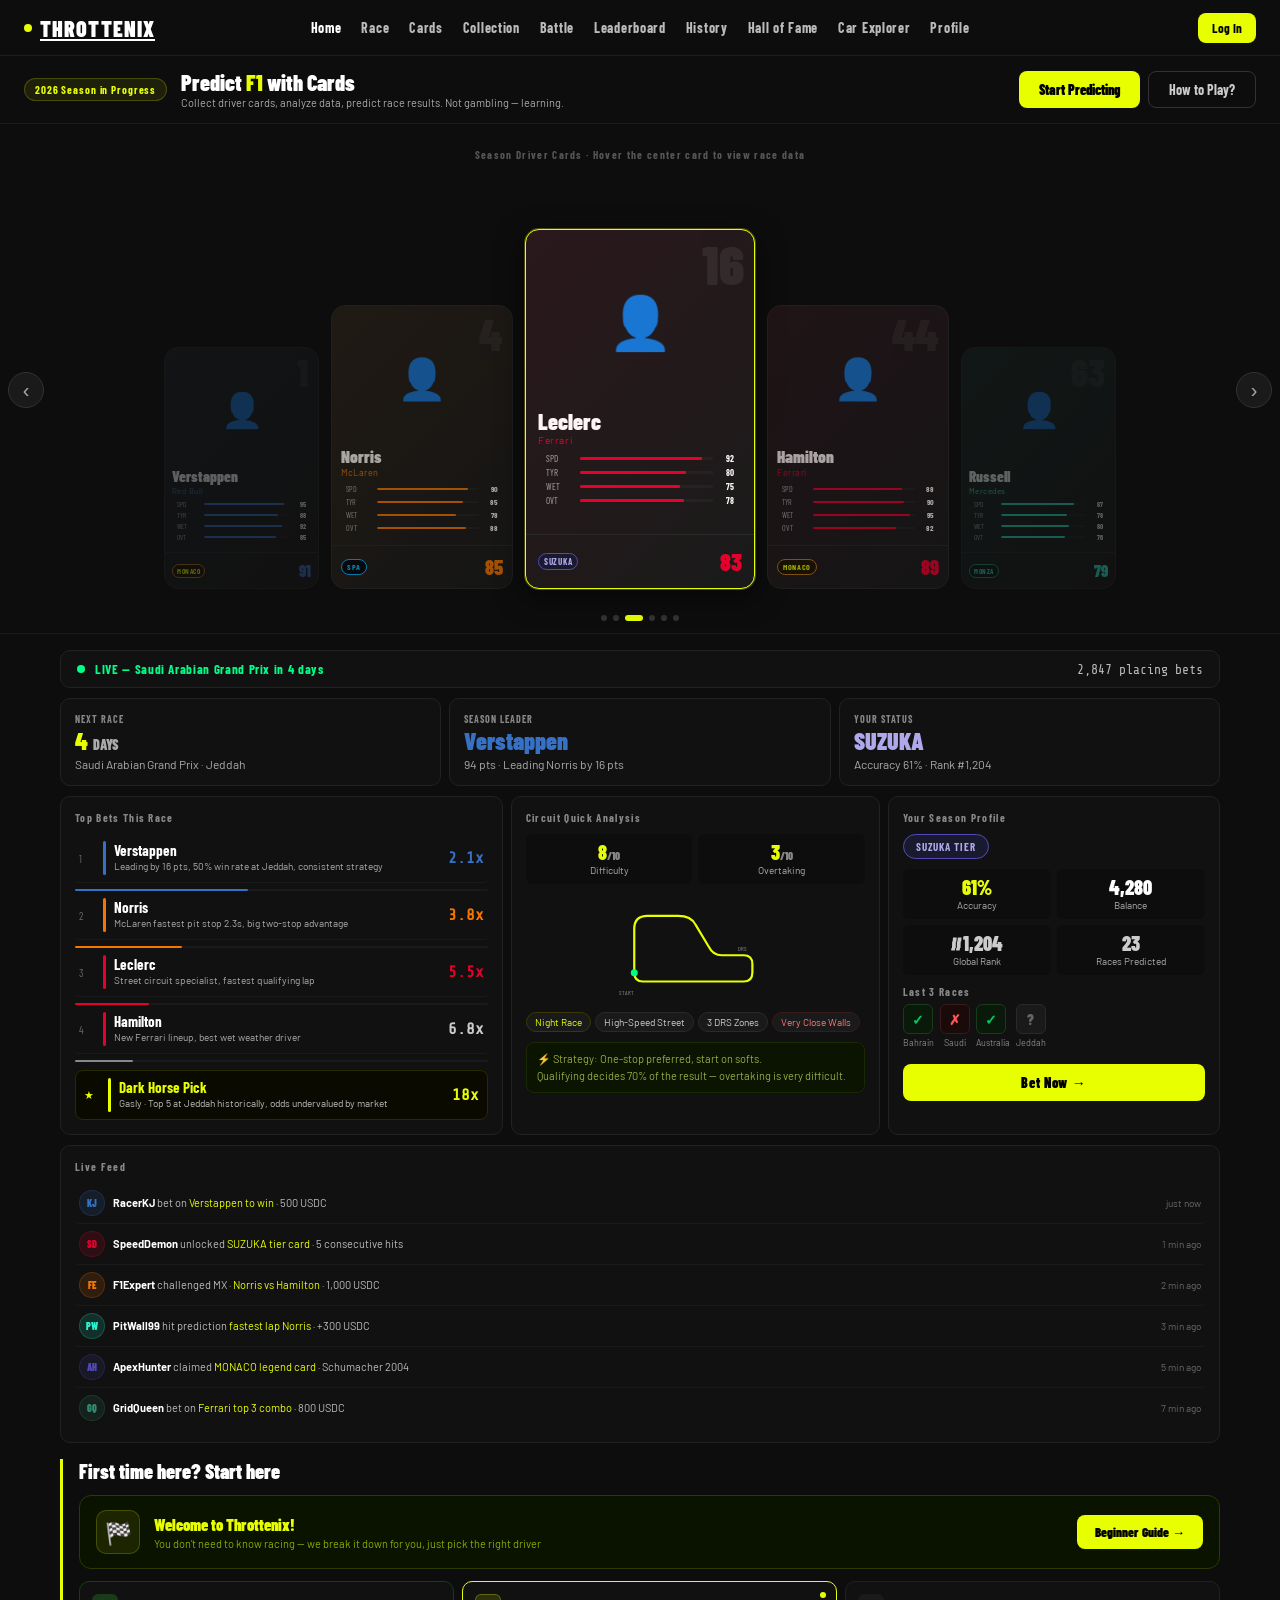
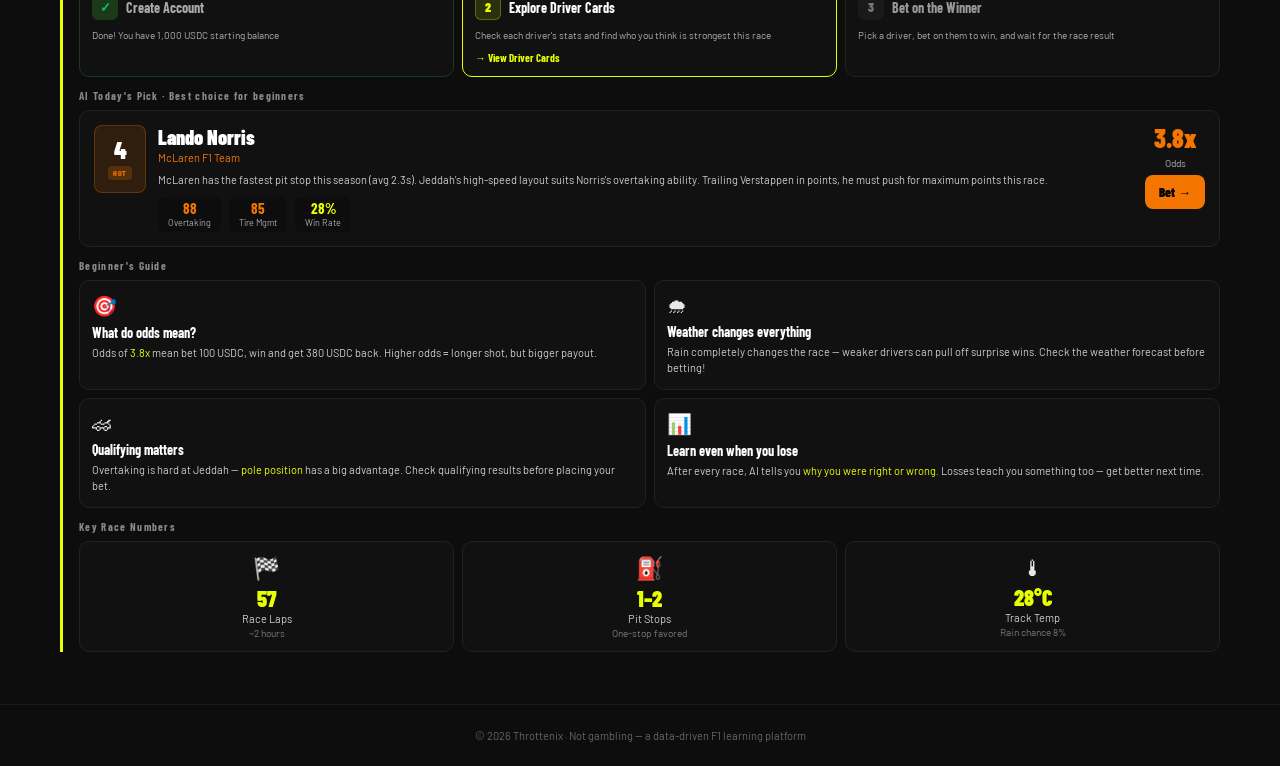
==== static/index.html @ 3a515ce5 "Redesign profile panel as full F1 member dashboard Left nav with accordion sections (F1-focused, no " ====
<!DOCTYPE html>
<html lang="en">
<head>
<meta charset="UTF-8">
<meta name="viewport" content="width=device-width, initial-scale=1.0">
<title>Throttenix — Predict F1 with Cards</title>
<link href="https://fonts.googleapis.com/css2?family=Barlow+Condensed:wght@400;700;900&family=Barlow:wght@400;500&family=Share+Tech+Mono&display=swap" rel="stylesheet">
<style>
*{box-sizing:border-box;margin:0;padding:0;}
body{background:#0d0d0d;color:#e8e8e8;font-family:'Barlow',sans-serif;min-height:100vh;}

/* NAVBAR */
nav{display:grid;grid-template-columns:1fr auto 1fr;align-items:center;height:56px;padding:0 24px;background:#0d0d0d;border-bottom:1px solid #1e1e1e;position:sticky;top:0;z-index:100;}
.nav-logo{grid-column:1;font-family:'Barlow Condensed',sans-serif;font-size:22px;font-weight:900;color:#fff;letter-spacing:0.05em;display:flex;align-items:center;gap:8px;}
.logo-dot{width:8px;height:8px;border-radius:50%;background:#e8ff00;}
.nav-links{grid-column:2;display:flex;gap:20px;}
.nav-links a{font-family:'Barlow Condensed',sans-serif;font-size:14px;font-weight:700;color:#bbb;text-decoration:none;letter-spacing:0.05em;transition:color 0.2s;}
.nav-links a:hover,.nav-links a.active{color:#fff;}
.nav-actions{grid-column:3;display:flex;gap:8px;justify-self:end;align-items:center;}
.btn-login{padding:7px 16px;border-radius:8px;border:1px solid #333;background:transparent;color:#ccc;font-family:'Barlow Condensed',sans-serif;font-size:13px;font-weight:700;cursor:pointer;}
.btn-register{padding:7px 16px;border-radius:8px;border:none;background:#e8ff00;color:#000;font-family:'Barlow Condensed',sans-serif;font-size:13px;font-weight:700;cursor:pointer;}

/* HERO - 精簡橫條 */
.hero{display:flex;align-items:center;justify-content:space-between;padding:14px 24px;border-bottom:1px solid #1a1a1a;gap:16px;flex-wrap:wrap;}
.hero-left{display:flex;align-items:center;gap:14px;flex-wrap:wrap;}
.hero-badge{padding:4px 10px;border-radius:20px;background:#e8ff0015;border:1px solid #e8ff0033;font-family:'Barlow Condensed',sans-serif;font-size:11px;font-weight:700;color:#e8ff00;letter-spacing:0.08em;white-space:nowrap;}
.hero-text h1{font-family:'Barlow Condensed',sans-serif;font-size:22px;font-weight:900;color:#fff;line-height:1.1;}
.hero-text h1 span{color:#e8ff00;}
.hero-text p{font-size:11px;color:#aaa;margin-top:2px;}
.hero-btns{display:flex;gap:8px;flex-shrink:0;}
.btn-primary{padding:9px 20px;border-radius:8px;border:none;background:#e8ff00;color:#000;font-family:'Barlow Condensed',sans-serif;font-size:14px;font-weight:900;cursor:pointer;white-space:nowrap;}
.btn-secondary{padding:9px 20px;border-radius:8px;border:1px solid #333;background:transparent;color:#ccc;font-family:'Barlow Condensed',sans-serif;font-size:14px;font-weight:700;cursor:pointer;white-space:nowrap;}

/* CAROUSEL */
.carousel-section{background:#0d0d0d;padding:24px 0 12px;border-bottom:1px solid #1a1a1a;}
.carousel-label{text-align:center;font-family:'Barlow Condensed',sans-serif;font-size:11px;font-weight:700;letter-spacing:0.12em;color:#555;margin-bottom:14px;}
.carousel-wrap{position:relative;width:100%;height:430px;display:flex;align-items:flex-end;justify-content:center;overflow:visible;padding-bottom:16px;}
.carousel-track{display:flex;align-items:flex-end;justify-content:center;gap:12px;width:100%;padding:0 48px;}
.cs{flex-shrink:0;position:relative;cursor:pointer;}
.dc{border-radius:14px;background:#1a1a1a;border:1px solid #2a2a2a;overflow:hidden;position:relative;transform-origin:bottom center;transition:width .3s cubic-bezier(.34,1.56,.64,1),height .3s cubic-bezier(.34,1.56,.64,1),transform .3s cubic-bezier(.34,1.56,.64,1),opacity .3s ease,border-color .2s,box-shadow .2s;}
.cs.hself .dc{transform:translateY(-14px) scale(1.1);border-color:#e8ff00!important;box-shadow:0 0 0 1px #e8ff0055,0 16px 36px rgba(0,0,0,.7)!important;opacity:1!important;z-index:20;}
.cs.hnear .dc{transform:translateY(-6px) scale(1.04);opacity:.9!important;}
.cs.hfar  .dc{transform:translateY(-2px) scale(1.01);opacity:.75!important;}
.dc-stripe{position:absolute;inset:0;opacity:.08;pointer-events:none;}
.dc-num{position:absolute;top:6px;right:10px;font-family:'Barlow Condensed',sans-serif;font-size:52px;font-weight:900;opacity:.07;color:#fff;line-height:1;}
.dc-art{display:flex;align-items:center;justify-content:center;position:relative;z-index:2;}
.dc-name{font-family:'Barlow Condensed',sans-serif;font-weight:900;color:#fff;line-height:1;}
.dc-team{letter-spacing:.06em;}
.ds-row{display:flex;align-items:center;gap:5px;margin-bottom:3px;}
.ds-l{font-family:'Barlow Condensed',sans-serif;color:#aaa;flex-shrink:0;}
.ds-bg{flex:1;background:#222;border-radius:1px;overflow:hidden;}
.ds-fill{height:100%;border-radius:1px;}
.ds-v{font-family:'Barlow Condensed',sans-serif;font-weight:700;color:#fff;text-align:right;}
.dc-footer{position:absolute;bottom:0;left:0;right:0;border-top:1px solid #2a2a2a;display:flex;justify-content:space-between;align-items:center;}
.dc-rarity{font-family:'Barlow Condensed',sans-serif;font-weight:700;letter-spacing:.08em;border-radius:20px;}
.dc-ovr{font-family:'Barlow Condensed',sans-serif;font-weight:900;}
.dc-hover{display:none;position:absolute;inset:0;background:rgba(6,6,12,.96);border-radius:14px;padding:14px;z-index:30;flex-direction:column;gap:4px;}
.cs.is-center:hover .dc-hover{display:flex;}
.dh-t{font-family:'Barlow Condensed',sans-serif;font-size:10px;font-weight:700;letter-spacing:.1em;color:#888;margin-bottom:2px;}
.dh-row{display:flex;justify-content:space-between;padding:3px 0;border-bottom:1px solid #1a1a28;}
.dh-row:last-of-type{border:none;}
.dh-l{font-size:10px;color:#aaa;}
.dh-v{font-family:'Barlow Condensed',sans-serif;font-size:11px;font-weight:700;color:#ccc;}
.dh-v.hi{color:#e8ff00;}
.dskill{display:inline-flex;align-items:center;gap:3px;padding:2px 7px;border-radius:20px;background:#1a1a2e;border:1px solid #2a2a3e;margin:2px 2px 0 0;}
.dsk-n{font-family:'Barlow Condensed',sans-serif;font-size:9px;color:#bbb;}
.dsk-s{font-size:9px;color:#e8ff00;}
.dbet{width:100%;padding:8px;border-radius:8px;border:none;font-family:'Barlow Condensed',sans-serif;font-size:12px;font-weight:900;cursor:pointer;margin-top:auto;letter-spacing:.05em;}
.cnav{position:absolute;top:50%;transform:translateY(-50%);width:36px;height:36px;border-radius:50%;background:#1a1a1a;border:1px solid #333;color:#aaa;font-size:20px;cursor:pointer;display:flex;align-items:center;justify-content:center;z-index:40;transition:all .2s;line-height:1;font-family:sans-serif;}
.cnav:hover{background:#2a2a2a;color:#fff;}
.cnav-l{left:8px;}
.cnav-r{right:8px;}
.cdots{display:flex;justify-content:center;gap:6px;margin-top:10px;}
.cdot{width:6px;height:6px;border-radius:50%;background:#333;cursor:pointer;transition:all .2s;}
.cdot.active{background:#e8ff00;width:18px;border-radius:3px;}

/* MAIN */
.main{max-width:1200px;margin:0 auto;padding:16px 20px;}

/* LIVE BAR */
.live-bar{display:flex;align-items:center;gap:10px;padding:10px 16px;background:#111;border-radius:10px;border:1px solid #222;margin-bottom:10px;}
.live-dot{width:8px;height:8px;border-radius:50%;background:#00ff88;animation:pulse 1.5s infinite;flex-shrink:0;}
@keyframes pulse{0%,100%{box-shadow:0 0 0 0 rgba(0,255,136,0.5)}50%{box-shadow:0 0 0 6px rgba(0,255,136,0)}}
.live-text{font-family:'Barlow Condensed',sans-serif;font-size:13px;color:#00ff88;font-weight:700;letter-spacing:0.05em;}
.live-count{font-family:'Share Tech Mono',monospace;font-size:13px;color:#bbb;margin-left:auto;}

/* TOP STATS */
.top-bar{display:grid;grid-template-columns:repeat(3,1fr);gap:8px;margin-bottom:10px;}
.top-card{background:#111;border-radius:10px;padding:14px;border:1px solid #222;}
.tc-label{font-size:10px;color:#888;letter-spacing:0.1em;font-family:'Barlow Condensed',sans-serif;font-weight:700;margin-bottom:4px;}
.tc-main{font-family:'Barlow Condensed',sans-serif;font-size:24px;font-weight:900;line-height:1;}
.tc-sub{font-size:12px;color:#aaa;margin-top:4px;}

/* MAIN GRID */
.main-grid{display:grid;grid-template-columns:1.2fr 1fr 0.9fr;gap:8px;margin-bottom:10px;}
.panel{background:#111;border-radius:10px;padding:14px;border:1px solid #222;}
.panel-title{font-family:'Barlow Condensed',sans-serif;font-size:11px;font-weight:700;letter-spacing:0.12em;color:#888;margin-bottom:10px;}

/* 熱門下注 */
.bet-row{display:flex;align-items:center;gap:8px;padding:7px 4px;border-bottom:1px solid #1a1a1a;cursor:pointer;border-radius:4px;transition:background 0.15s;}
.bet-row:hover{background:#161616;}
.bet-row:last-of-type{border:none;}
.bet-rank{font-family:'Barlow Condensed',sans-serif;font-size:11px;color:#666;width:16px;flex-shrink:0;}
.bet-color{width:3px;height:34px;border-radius:2px;flex-shrink:0;}
.bet-info{flex:1;}
.bet-name{font-family:'Barlow Condensed',sans-serif;font-size:15px;font-weight:700;color:#fff;line-height:1;}
.bet-reason{font-size:10px;color:#aaa;margin-top:2px;line-height:1.3;}
.bet-odds-num{font-family:'Share Tech Mono',monospace;font-size:16px;font-weight:700;}
.bet-bar-wrap{width:100%;height:2px;background:#1a1a1a;border-radius:1px;margin-top:6px;}
.bet-bar{height:100%;border-radius:1px;}

/* 賽道 */
.track-stats{display:grid;grid-template-columns:1fr 1fr;gap:6px;margin-bottom:10px;}
.track-stat{text-align:center;background:#0d0d0d;border-radius:6px;padding:8px;}
.ts-num{font-family:'Barlow Condensed',sans-serif;font-size:20px;font-weight:900;color:#e8ff00;line-height:1;}
.ts-label{font-size:10px;color:#aaa;margin-top:2px;}
.track-tags{display:flex;flex-wrap:wrap;gap:4px;margin-bottom:10px;}
.tag{font-size:10px;padding:3px 8px;border-radius:20px;background:#1a1a1a;color:#ccc;border:1px solid #2a2a2a;}
.tag.danger{color:#ff7777;border-color:#3a1a1a;}
.tag.highlight{color:#e8ff00;border-color:#3a3a00;}
.track-strategy{background:#0a1400;border:1px solid #1a2a00;border-radius:8px;padding:8px 10px;font-size:11px;color:#9aaa44;line-height:1.5;}

/* 戰績 */
.rank-badge{display:inline-flex;align-items:center;gap:6px;padding:5px 12px;border-radius:20px;margin-bottom:10px;background:#1a1a2e;border:1px solid #534AB7;}
.profile-stats{display:grid;grid-template-columns:1fr 1fr;gap:6px;margin-bottom:10px;}
.ps-box{background:#0d0d0d;border-radius:6px;padding:8px;text-align:center;}
.ps-num{font-family:'Barlow Condensed',sans-serif;font-size:20px;font-weight:900;line-height:1;}
.ps-label{font-size:10px;color:#aaa;margin-top:2px;}
.result-dot{width:30px;height:30px;border-radius:6px;display:flex;align-items:center;justify-content:center;font-family:'Barlow Condensed',sans-serif;font-size:14px;font-weight:900;}
.result-win{background:#0a1a0a;color:#00cc66;border:1px solid #1a3a1a;}
.result-loss{background:#1a0a0a;color:#ff5555;border:1px solid #3a1a1a;}
.result-pending{background:#1a1a1a;color:#666;border:1px solid #2a2a2a;}
.result-label{font-size:9px;color:#888;display:block;text-align:center;margin-top:3px;}
.bet-now-btn{width:100%;padding:10px;border-radius:8px;border:none;background:#e8ff00;color:#000;font-family:'Barlow Condensed',sans-serif;font-size:14px;font-weight:900;cursor:pointer;letter-spacing:0.05em;margin-top:4px;}

/* FEED */
.feed-bar{background:#111;border-radius:10px;padding:14px;border:1px solid #222;margin-bottom:16px;}
.feed-item{display:flex;align-items:center;gap:8px;padding:7px 4px;border-bottom:1px solid #1a1a1a;transition:background 0.3s;border-radius:4px;}
.feed-item:last-child{border:none;}
.feed-item.flash{background:#e8ff0008;}
.fa{width:26px;height:26px;border-radius:50%;display:flex;align-items:center;justify-content:center;font-family:'Barlow Condensed',sans-serif;font-size:10px;font-weight:900;flex-shrink:0;}
.ft{font-size:11px;color:#bbb;flex:1;line-height:1.4;}
.ft strong{color:#fff;}
.ft .hi{color:#e8ff00;}
.ftime{font-size:10px;color:#666;flex-shrink:0;}

/* NEWBIE */
.newbie-section{border-left:3px solid #e8ff00;padding-left:16px;margin-bottom:16px;}
.newbie-title{font-family:'Barlow Condensed',sans-serif;font-size:20px;font-weight:900;color:#fff;margin-bottom:12px;}
.welcome-banner{background:#0a1200;border:1px solid #2a3a00;border-radius:12px;padding:14px 16px;margin-bottom:12px;display:flex;align-items:center;gap:14px;flex-wrap:wrap;}
.wb-icon{width:44px;height:44px;border-radius:10px;background:#e8ff0015;border:1px solid #e8ff0033;display:flex;align-items:center;justify-content:center;font-size:22px;flex-shrink:0;}
.wb-text{flex:1;}
.wb-title{font-family:'Barlow Condensed',sans-serif;font-size:16px;font-weight:900;color:#e8ff00;}
.wb-sub{font-size:11px;color:#8aaa00;margin-top:3px;}
.wb-btn{padding:9px 18px;border-radius:8px;border:none;background:#e8ff00;color:#000;font-family:'Barlow Condensed',sans-serif;font-size:13px;font-weight:900;cursor:pointer;white-space:nowrap;}
.steps{display:grid;grid-template-columns:repeat(3,1fr);gap:8px;margin-bottom:12px;}
.step{background:#111;border-radius:10px;padding:12px;border:1px solid #222;position:relative;}
.step.done{border-color:#1a3a1a;}
.step.current{border-color:#e8ff00;}
.step-header{display:flex;align-items:center;gap:8px;margin-bottom:8px;}
.step-num{width:26px;height:26px;border-radius:6px;display:flex;align-items:center;justify-content:center;font-family:'Barlow Condensed',sans-serif;font-size:13px;font-weight:900;flex-shrink:0;}
.step.done .step-num{background:#1a3a1a;color:#00cc66;}
.step.current .step-num{background:#e8ff0022;color:#e8ff00;border:1px solid #e8ff0044;}
.step:not(.done):not(.current) .step-num{background:#1a1a1a;color:#777;}
.step-title{font-family:'Barlow Condensed',sans-serif;font-size:14px;font-weight:700;}
.step.done .step-title{color:#aaa;}
.step.current .step-title{color:#fff;}
.step:not(.done):not(.current) .step-title{color:#999;}
.step-desc{font-size:10px;color:#aaa;line-height:1.5;}
.step-action{margin-top:8px;font-family:'Barlow Condensed',sans-serif;font-size:11px;font-weight:700;color:#e8ff00;display:none;}
.step.current .step-action{display:block;}
.current-arrow{position:absolute;top:10px;right:10px;width:6px;height:6px;border-radius:50%;background:#e8ff00;animation:blink 1s infinite;}
@keyframes blink{0%,100%{opacity:1}50%{opacity:0.3}}
.recommend-card{background:#111;border-radius:10px;padding:14px;border:1px solid #222;display:flex;gap:12px;align-items:flex-start;cursor:pointer;transition:border-color 0.2s;margin-bottom:12px;}
.recommend-card:hover{border-color:#444;}
.rc-badge{flex-shrink:0;width:52px;height:68px;border-radius:8px;display:flex;flex-direction:column;align-items:center;justify-content:center;gap:4px;}
.rc-num{font-family:'Barlow Condensed',sans-serif;font-size:24px;font-weight:900;color:#fff;line-height:1;}
.rc-tag{font-family:'Barlow Condensed',sans-serif;font-size:8px;font-weight:700;letter-spacing:0.08em;padding:2px 5px;border-radius:4px;}
.rc-info{flex:1;}
.rc-name{font-family:'Barlow Condensed',sans-serif;font-size:20px;font-weight:900;color:#fff;}
.rc-team{font-size:11px;margin-top:2px;margin-bottom:8px;}
.rc-reason{font-size:11px;color:#ccc;line-height:1.5;margin-bottom:8px;}
.rc-stats{display:flex;gap:8px;}
.rc-stat{background:#0d0d0d;border-radius:6px;padding:4px 10px;text-align:center;}
.rc-stat-num{font-family:'Barlow Condensed',sans-serif;font-size:15px;font-weight:700;line-height:1;}
.rc-stat-label{font-size:9px;color:#aaa;margin-top:1px;}
.rc-bet{flex-shrink:0;display:flex;flex-direction:column;align-items:center;gap:6px;}
.rc-odds{font-family:'Barlow Condensed',sans-serif;font-size:26px;font-weight:900;line-height:1;}
.rc-odds-label{font-size:10px;color:#aaa;}
.rc-bet-btn{padding:9px 14px;border-radius:8px;border:none;font-family:'Barlow Condensed',sans-serif;font-size:13px;font-weight:900;cursor:pointer;}
.tips{display:grid;grid-template-columns:repeat(2,1fr);gap:8px;margin-bottom:12px;}
.tip-card{background:#111;border-radius:10px;padding:12px;border:1px solid #222;}
.tip-icon{font-size:20px;margin-bottom:6px;display:block;}
.tip-title{font-family:'Barlow Condensed',sans-serif;font-size:14px;font-weight:700;color:#fff;margin-bottom:4px;}
.tip-desc{font-size:11px;color:#ccc;line-height:1.5;}
.tip-hi{color:#e8ff00;}
.simple-stats{display:grid;grid-template-columns:repeat(3,1fr);gap:8px;}
.ss-card{background:#111;border-radius:10px;padding:12px;border:1px solid #222;text-align:center;}
.ss-emoji{font-size:22px;display:block;margin-bottom:6px;}
.ss-num{font-family:'Barlow Condensed',sans-serif;font-size:22px;font-weight:900;color:#e8ff00;line-height:1;}
.ss-label{font-size:11px;color:#ccc;margin-top:3px;}
.ss-sub{font-size:10px;color:#777;margin-top:2px;}

footer{text-align:center;padding:24px;border-top:1px solid #1a1a1a;font-size:11px;color:#666;margin-top:20px;}

/* MODAL */
.modal-overlay{position:fixed;inset:0;z-index:200;background:rgba(0,0,0,0.82);backdrop-filter:blur(6px);display:none;align-items:center;justify-content:center;}
.modal-overlay.active{display:flex;}
.modal{background:#141414;border:1px solid #2a2a2a;border-radius:14px;padding:32px;max-width:420px;width:90%;position:relative;}
.modal::before{content:'';position:absolute;top:0;left:0;right:0;height:2px;background:#e8ff00;border-radius:14px 14px 0 0;}
.modal h2{margin-bottom:20px;text-align:center;font-family:'Barlow Condensed',sans-serif;font-size:16px;font-weight:700;text-transform:uppercase;letter-spacing:.1em;color:#fff;}
.modal .form-group{margin-bottom:14px;}
.modal label{display:block;margin-bottom:5px;color:#888;font-size:11px;font-weight:700;font-family:'Barlow Condensed',sans-serif;text-transform:uppercase;letter-spacing:.06em;}
.modal input{width:100%;padding:10px 14px;background:#0d0d0d;border:1px solid #2a2a2a;border-radius:8px;color:#eee;font-size:14px;font-family:'Barlow',sans-serif;}
.modal input:focus{outline:none;border-color:#e8ff0066;box-shadow:0 0 8px rgba(232,255,0,.1);}
.modal .form-actions{display:flex;gap:10px;margin-top:20px;}
.modal .form-actions .btn{flex:1;}
.modal .error-msg{color:#ff4444;font-size:12px;margin-top:6px;}
.modal .switch-link{text-align:center;margin-top:14px;font-size:12px;color:#666;}
.modal .switch-link a{color:#e8ff00;}
.btn{padding:10px 18px;border-radius:8px;font-family:'Barlow Condensed',sans-serif;font-size:14px;font-weight:700;cursor:pointer;border:none;transition:.2s;}
.btn-sm{padding:7px 14px;font-size:13px;}
.btn-gold{background:#e8ff00;color:#000;}
.btn-gold:hover{background:#d4e800;}
.btn-outline{background:transparent;border:1px solid #333;color:#ccc;}
.btn-outline:hover{border-color:#555;color:#fff;}
.nav-coins{font-family:'Share Tech Mono',monospace;font-size:12px;color:#e8ff00;padding:4px 8px;background:#e8ff0010;border:1px solid #e8ff0025;border-radius:5px;}
.nav-user-btn{background:rgba(232,255,0,.08);border:1px solid rgba(232,255,0,.2);color:#e8ff00;font-size:13px;font-weight:600;padding:6px 12px;border-radius:6px;cursor:pointer;transition:all .2s;white-space:nowrap;}
.nav-user-btn:hover{background:rgba(232,255,0,.15);border-color:rgba(232,255,0,.4);}
#pd-overlay{position:fixed;inset:0;z-index:500;background:rgba(0,0,0,.75);backdrop-filter:blur(4px);display:flex;align-items:center;justify-content:center;}
.pd-panel{display:grid;grid-template-columns:220px 1fr;width:min(900px,95vw);height:min(620px,90vh);background:#0f0f1a;border:1px solid rgba(232,255,0,.15);border-radius:14px;overflow:hidden;box-shadow:0 20px 60px rgba(0,0,0,.8);}
.pd-nav{background:#0a0a14;border-right:1px solid rgba(255,255,255,.07);display:flex;flex-direction:column;overflow-y:auto;}
.pd-user-head{display:flex;align-items:center;gap:10px;padding:16px 14px 12px;border-bottom:1px solid rgba(255,255,255,.06);position:relative;}
.pd-avatar{width:38px;height:38px;border-radius:50%;background:#e8ff00;color:#000;font-size:16px;font-weight:900;font-family:'Share Tech Mono',monospace;display:flex;align-items:center;justify-content:center;flex-shrink:0;}
.pd-uname{font-size:13px;font-weight:700;color:#fff;}.pd-utag{font-size:10px;color:#555;margin-top:1px;}
.pd-close{position:absolute;right:10px;top:10px;background:none;border:none;color:#555;font-size:16px;cursor:pointer;line-height:1;padding:4px;}
.pd-close:hover{color:#fff;}
.pd-balance-box{padding:12px 14px;border-bottom:1px solid rgba(255,255,255,.06);background:#060610;}
.pd-bal-lbl{font-size:9px;color:#555;text-transform:uppercase;letter-spacing:.08em;margin-bottom:3px;}
.pd-bal-amt{font-family:'Share Tech Mono',monospace;font-size:16px;color:#e8ff00;font-weight:700;}
.pd-menu{flex:1;padding:8px 0;}
.pd-menu-label{padding:10px 14px 4px;font-size:10px;color:#555;text-transform:uppercase;letter-spacing:.08em;font-weight:700;}
.pd-menu-item{display:flex;align-items:center;padding:9px 14px;font-size:13px;color:#999;cursor:pointer;transition:all .15s;border-left:2px solid transparent;}
.pd-menu-item:hover{background:rgba(255,255,255,.04);color:#eee;}
.pd-menu-item.active{color:#e8ff00;background:rgba(232,255,0,.07);border-left-color:#e8ff00;}
.pd-menu-item.pd-sub{padding-left:24px;font-size:12px;}
.pd-logout-btn{margin:8px;padding:9px 14px;background:none;border:1px solid rgba(255,50,50,.25);border-radius:6px;color:#ff5555;font-size:12px;cursor:pointer;transition:.15s;}
.pd-logout-btn:hover{background:rgba(255,50,50,.1);}
.pd-content{padding:24px;overflow-y:auto;background:#0f0f1a;}
.pd-section-title{font-family:'Share Tech Mono',monospace;font-size:11px;text-transform:uppercase;letter-spacing:.12em;color:#666;margin-bottom:16px;display:flex;align-items:center;gap:8px;}
.pd-count{color:#444;font-size:10px;}.pd-loading,.pd-empty,.pd-err{color:#555;font-size:13px;text-align:center;padding:40px 0;}.pd-err{color:#ff5555;}
.pd-stat-grid{display:grid;grid-template-columns:repeat(2,1fr);gap:10px;margin-bottom:16px;}
.pd-stat{background:#171728;border:1px solid rgba(255,255,255,.07);border-radius:8px;padding:14px;}
.pd-stat-v{font-family:'Share Tech Mono',monospace;font-size:22px;color:#e8ff00;margin-bottom:4px;}.pd-stat-l{font-size:11px;color:#666;}
.pd-level-row{display:flex;align-items:center;gap:10px;margin-bottom:18px;}
.pd-level-badge{padding:3px 10px;border-radius:20px;font-size:11px;font-weight:700;font-family:'Share Tech Mono',monospace;text-transform:uppercase;letter-spacing:.06em;}
.level-monaco{background:#ffd70020;color:#ffd700;border:1px solid #ffd70040;}.level-spa{background:#00D2BE20;color:#00D2BE;border:1px solid #00D2BE40;}
.level-suzuka{background:#E1060020;color:#E10600;border:1px solid #E1060040;}.level-monza{background:#00b0ff20;color:#00b0ff;border:1px solid #00b0ff40;}
.level-silverstone{background:#ffffff15;color:#bbb;border:1px solid #ffffff25;}
.pd-quick-links{display:flex;gap:10px;flex-wrap:wrap;}
.pd-qlink{padding:9px 16px;border-radius:8px;background:#171728;border:1px solid rgba(255,255,255,.08);color:#ccc;text-decoration:none;font-size:13px;transition:.15s;}
.pd-qlink:hover{border-color:#e8ff0044;color:#e8ff00;}
.pd-qlink-big{display:block;padding:14px 18px;border-radius:10px;background:#171728;border:1px solid rgba(255,255,255,.08);color:#ccc;text-decoration:none;font-size:14px;transition:.15s;margin-bottom:8px;}
.pd-qlink-big:hover{border-color:#e8ff0044;color:#e8ff00;}
.pd-table-wrap{overflow-x:auto;margin-top:4px;}
.pd-table{width:100%;border-collapse:collapse;font-size:12px;}
.pd-table th{padding:8px 10px;text-align:left;color:#666;font-size:10px;text-transform:uppercase;letter-spacing:.06em;border-bottom:1px solid rgba(255,255,255,.07);white-space:nowrap;}
.pd-table td{padding:9px 10px;border-bottom:1px solid rgba(255,255,255,.04);vertical-align:middle;}
.pd-table tr:hover td{background:rgba(255,255,255,.02);}
.pd-table tr.pd-me td{background:rgba(232,255,0,.04);}
.pd-driver{color:#e8ff00;font-weight:600;}
.pd-bet-type{background:#1a1a2a;border:1px solid #2a2a3a;border-radius:4px;padding:2px 7px;color:#aaa;font-size:11px;}
.pd-date{color:#666;font-size:11px;white-space:nowrap;}.pd-num{font-family:'Share Tech Mono',monospace;font-size:12px;white-space:nowrap;}
.pd-td-race{max-width:120px;overflow:hidden;text-overflow:ellipsis;white-space:nowrap;color:#ccc;}
.pd-result.won{color:#00D2BE;font-weight:700;}.pd-result.lost{color:#E10600;font-weight:700;}.pd-result.pending{color:#888;}
.pos{color:#00D2BE;}.neg{color:#E10600;}
.pd-dist-wrap{display:flex;align-items:flex-start;gap:24px;}.pd-donut-wrap{flex-shrink:0;width:160px;}.pd-donut{width:100%;}
.pd-donut-lbl1{fill:#666;font-size:9px;font-family:'Share Tech Mono',monospace;}.pd-donut-lbl2{fill:#e8ff00;font-size:11px;font-family:'Share Tech Mono',monospace;font-weight:700;}
.pd-dist-legend{flex:1;display:flex;flex-direction:column;gap:6px;}.pd-legend-row{display:flex;align-items:center;gap:8px;font-size:12px;}
.pd-legend-dot{width:10px;height:10px;border-radius:50%;flex-shrink:0;}.pd-legend-name{flex:1;color:#ccc;}.pd-legend-pct{color:#888;width:38px;text-align:right;}.pd-legend-amt{font-family:'Share Tech Mono',monospace;color:#e8ff00;width:80px;text-align:right;}
.pd-pnl-summary{display:flex;gap:10px;margin-bottom:16px;}.pd-chart-wrap{background:#0a0a14;border-radius:8px;padding:8px;}.pd-line-chart{width:100%;}
</style>
</head>
<body>

<!-- NAVBAR -->
<nav>
  <a href="/" class="nav-logo"><div class="logo-dot"></div>THROTTENIX</a>
  <div class="nav-links">
    <a href="/" class="active">Home</a>
    <a href="/race">Race</a>
    <a href="/cards">Cards</a>
    <a href="/collection">Collection</a>
    <a href="/battle">Battle</a>
    <a href="/leaderboard">Leaderboard</a>
    <a href="/history">History</a>
    <a href="/halloffame">Hall of Fame</a>
    <a href="/car-explorer">Car Explorer</a>
    <a href="/profile">Profile</a>
  </div>
  <div class="nav-actions" id="nav-auth">
    <button class="btn-login" onclick="showModal('login')">Log In</button>
    <button class="btn-register" onclick="showModal('login')">Sign Up</button>
  </div>
</nav>

<!-- AUTH MODAL (managed by app.js) -->
<div class="modal-overlay" id="modal-overlay"><div class="modal" id="auth-modal"></div></div>

<!-- HERO -->
<div class="hero">
  <div class="hero-left">
    <div class="hero-badge">2026 Season in Progress</div>
    <div class="hero-text">
      <h1>Predict <span>F1</span> with Cards</h1>
      <p>Collect driver cards, analyze data, predict race results. Not gambling — learning.</p>
    </div>
  </div>
  <div class="hero-btns">
    <button class="btn-primary" onclick="user ? location.href='/race' : showModal('login')">Start Predicting</button>
    <button class="btn-secondary" onclick="document.querySelector('.newbie-section').scrollIntoView({behavior:'smooth'})">How to Play?</button>
  </div>
</div>

<!-- Card Carousel -->
<section class="carousel-section">
  <div class="carousel-label">Season Driver Cards · Hover the center card to view race data</div>
  <div class="carousel-wrap">
    <button class="cnav cnav-l" id="c-nav-l">&#8249;</button>
    <div class="carousel-track" id="c-track"></div>
    <button class="cnav cnav-r" id="c-nav-r">&#8250;</button>
  </div>
  <div class="cdots" id="c-dots"></div>
</section>

<!-- MAIN DASHBOARD -->
<div class="main">

  <div class="live-bar">
    <div class="live-dot"></div>
    <span class="live-text">LIVE — Saudi Arabian Grand Prix in 4 days</span>
    <span class="live-count" id="liveCount">2,847 placing bets</span>
  </div>

  <div class="top-bar">
    <div class="top-card">
      <div class="tc-label">NEXT RACE</div>
      <div class="tc-main" style="color:#e8ff00">4 <span style="font-size:14px;color:#aaa">DAYS</span></div>
      <div class="tc-sub">Saudi Arabian Grand Prix · Jeddah</div>
    </div>
    <div class="top-card">
      <div class="tc-label">SEASON LEADER</div>
      <div class="tc-main" style="color:#3671C6">Verstappen</div>
      <div class="tc-sub">94 pts · Leading Norris by 16 pts</div>
    </div>
    <div class="top-card">
      <div class="tc-label">YOUR STATUS</div>
      <div class="tc-main" style="color:#AFA9EC">SUZUKA</div>
      <div class="tc-sub">Accuracy 61% · Rank #1,204</div>
    </div>
  </div>

  <div class="main-grid">
    <!-- Hot Bets -->
    <div class="panel">
      <div class="panel-title">Top Bets This Race</div>
      <div class="bet-row">
        <span class="bet-rank">1</span>
        <div class="bet-color" style="background:#3671C6"></div>
        <div class="bet-info">
          <div class="bet-name">Verstappen</div>
          <div class="bet-reason">Leading by 16 pts, 50% win rate at Jeddah, consistent strategy</div>
        </div>
        <div class="bet-odds-num" style="color:#3671C6">2.1x</div>
      </div>
      <div class="bet-bar-wrap"><div class="bet-bar" style="width:42%;background:#3671C6"></div></div>
      <div class="bet-row">
        <span class="bet-rank">2</span>
        <div class="bet-color" style="background:#F47600"></div>
        <div class="bet-info">
          <div class="bet-name">Norris</div>
          <div class="bet-reason">McLaren fastest pit stop 2.3s, big two-stop advantage</div>
        </div>
        <div class="bet-odds-num" style="color:#F47600">3.8x</div>
      </div>
      <div class="bet-bar-wrap"><div class="bet-bar" style="width:26%;background:#F47600"></div></div>
      <div class="bet-row">
        <span class="bet-rank">3</span>
        <div class="bet-color" style="background:#E8002D"></div>
        <div class="bet-info">
          <div class="bet-name">Leclerc</div>
          <div class="bet-reason">Street circuit specialist, fastest qualifying lap</div>
        </div>
        <div class="bet-odds-num" style="color:#E8002D">5.5x</div>
      </div>
      <div class="bet-bar-wrap"><div class="bet-bar" style="width:18%;background:#E8002D"></div></div>
      <div class="bet-row">
        <span class="bet-rank">4</span>
        <div class="bet-color" style="background:#E8002D"></div>
        <div class="bet-info">
          <div class="bet-name">Hamilton</div>
          <div class="bet-reason">New Ferrari lineup, best wet weather driver</div>
        </div>
        <div class="bet-odds-num" style="color:#ccc">6.8x</div>
      </div>
      <div class="bet-bar-wrap"><div class="bet-bar" style="width:14%;background:#888"></div></div>
      <div class="bet-row" style="margin-top:8px;background:#0a0a00;border-radius:8px;border:1px solid #2a2a00;padding:7px 8px;">
        <span class="bet-rank" style="color:#e8ff00">★</span>
        <div class="bet-color" style="background:#e8ff00"></div>
        <div class="bet-info">
          <div class="bet-name" style="color:#e8ff00">Dark Horse Pick</div>
          <div class="bet-reason" style="color:#bbb">Gasly · Top 5 at Jeddah historically, odds undervalued by market</div>
        </div>
        <div class="bet-odds-num" style="color:#e8ff00">18x</div>
      </div>
    </div>

    <!-- Circuit Analysis -->
    <div class="panel">
      <div class="panel-title">Circuit Quick Analysis</div>
      <div class="track-stats">
        <div class="track-stat">
          <div class="ts-num">8<span style="font-size:11px;color:#888">/10</span></div>
          <div class="ts-label">Difficulty</div>
        </div>
        <div class="track-stat">
          <div class="ts-num">3<span style="font-size:11px;color:#888">/10</span></div>
          <div class="ts-label">Overtaking</div>
        </div>
      </div>
      <div style="text-align:center;margin-bottom:10px;">
        <svg viewBox="0 0 200 120" width="175">
          <path d="M30 90 L30 40 Q30 25 45 25 L80 25 Q95 25 100 35 L115 60 Q120 70 130 70 L155 70 Q165 70 165 80 L165 90 Q165 100 155 100 L40 100 Q30 100 30 90Z" fill="none" stroke="#e8ff00" stroke-width="2.5" stroke-linecap="round" stroke-linejoin="round"/>
          <circle cx="30" cy="90" r="4" fill="#00ff88"/>
          <text x="12" y="115" font-family="Barlow Condensed,sans-serif" font-size="7" fill="#888">START</text>
          <text x="148" y="65" font-family="Barlow Condensed,sans-serif" font-size="7" fill="#888">DRS</text>
        </svg>
      </div>
      <div class="track-tags">
        <span class="tag highlight">Night Race</span>
        <span class="tag">High-Speed Street</span>
        <span class="tag">3 DRS Zones</span>
        <span class="tag danger">Very Close Walls</span>
      </div>
      <div class="track-strategy">⚡ Strategy: One-stop preferred, start on softs.<br>Qualifying decides 70% of the result — overtaking is very difficult.</div>
    </div>

    <!-- Your Profile -->
    <div class="panel">
      <div class="panel-title">Your Season Profile</div>
      <div class="rank-badge">
        <span style="font-size:11px;color:#AFA9EC;font-family:'Barlow Condensed',sans-serif;font-weight:700;letter-spacing:0.08em">SUZUKA TIER</span>
      </div>
      <div class="profile-stats">
        <div class="ps-box"><div class="ps-num" style="color:#e8ff00">61%</div><div class="ps-label">Accuracy</div></div>
        <div class="ps-box"><div class="ps-num" style="color:#fff">4,280</div><div class="ps-label">Balance</div></div>
        <div class="ps-box"><div class="ps-num" style="color:#ccc">#1,204</div><div class="ps-label">Global Rank</div></div>
        <div class="ps-box"><div class="ps-num" style="color:#ccc">23</div><div class="ps-label">Races Predicted</div></div>
      </div>
      <div class="panel-title" style="margin-bottom:6px">Last 3 Races</div>
      <div style="display:flex;gap:6px;margin-bottom:12px;">
        <div style="text-align:center"><div class="result-dot result-win">✓</div><span class="result-label">Bahrain</span></div>
        <div style="text-align:center"><div class="result-dot result-loss">✗</div><span class="result-label">Saudi</span></div>
        <div style="text-align:center"><div class="result-dot result-win">✓</div><span class="result-label">Australia</span></div>
        <div style="text-align:center"><div class="result-dot result-pending">?</div><span class="result-label">Jeddah</span></div>
      </div>
      <button class="bet-now-btn" onclick="user ? location.href='/race' : showModal('login')">Bet Now →</button>
    </div>
  </div>

  <!-- FEED -->
  <div class="feed-bar">
    <div class="panel-title">Live Feed</div>
    <div id="feedList"></div>
  </div>

  <!-- NEWBIE -->
  <div class="newbie-section">
    <div class="newbie-title">First time here? Start here</div>
    <div class="welcome-banner">
      <div class="wb-icon">🏁</div>
      <div class="wb-text">
        <div class="wb-title">Welcome to Throttenix!</div>
        <div class="wb-sub">You don't need to know racing — we break it down for you, just pick the right driver</div>
      </div>
      <button class="wb-btn">Beginner Guide →</button>
    </div>
    <div class="steps">
      <div class="step done">
        <div class="step-header"><div class="step-num">✓</div><div class="step-title">Create Account</div></div>
        <div class="step-desc">Done! You have 1,000 USDC starting balance</div>
      </div>
      <div class="step current">
        <div class="current-arrow"></div>
        <div class="step-header"><div class="step-num">2</div><div class="step-title">Explore Driver Cards</div></div>
        <div class="step-desc">Check each driver's stats and find who you think is strongest this race</div>
        <div class="step-action">→ View Driver Cards</div>
      </div>
      <div class="step">
        <div class="step-header"><div class="step-num">3</div><div class="step-title">Bet on the Winner</div></div>
        <div class="step-desc">Pick a driver, bet on them to win, and wait for the race result</div>
      </div>
    </div>
    <div class="panel-title" style="margin-bottom:8px">AI Today's Pick · Best choice for beginners</div>
    <div class="recommend-card">
      <div class="rc-badge" style="background:#F4760022;border:1px solid #F4760044">
        <div class="rc-num">4</div>
        <div class="rc-tag" style="background:#F4760033;color:#F47600">HOT</div>
      </div>
      <div class="rc-info">
        <div class="rc-name">Lando Norris</div>
        <div class="rc-team" style="color:#F47600">McLaren F1 Team</div>
        <div class="rc-reason">McLaren has the fastest pit stop this season (avg 2.3s). Jeddah's high-speed layout suits Norris's overtaking ability. Trailing Verstappen in points, he must push for maximum points this race.</div>
        <div class="rc-stats">
          <div class="rc-stat"><div class="rc-stat-num" style="color:#F47600">88</div><div class="rc-stat-label">Overtaking</div></div>
          <div class="rc-stat"><div class="rc-stat-num" style="color:#F47600">85</div><div class="rc-stat-label">Tire Mgmt</div></div>
          <div class="rc-stat"><div class="rc-stat-num" style="color:#e8ff00">28%</div><div class="rc-stat-label">Win Rate</div></div>
        </div>
      </div>
      <div class="rc-bet">
        <div class="rc-odds" style="color:#F47600">3.8x</div>
        <div class="rc-odds-label">Odds</div>
        <button class="rc-bet-btn" style="background:#F47600;color:#000">Bet →</button>
      </div>
    </div>
    <div class="panel-title" style="margin-bottom:8px">Beginner's Guide</div>
    <div class="tips">
      <div class="tip-card">
        <span class="tip-icon">🎯</span>
        <div class="tip-title">What do odds mean?</div>
        <div class="tip-desc">Odds of <span class="tip-hi">3.8x</span> mean bet 100 USDC, win and get 380 USDC back. Higher odds = longer shot, but bigger payout.</div>
      </div>
      <div class="tip-card">
        <span class="tip-icon">🌧</span>
        <div class="tip-title">Weather changes everything</div>
        <div class="tip-desc">Rain completely changes the race — weaker drivers can pull off surprise wins. Check the weather forecast before betting!</div>
      </div>
      <div class="tip-card">
        <span class="tip-icon">🏎</span>
        <div class="tip-title">Qualifying matters</div>
        <div class="tip-desc">Overtaking is hard at Jeddah — <span class="tip-hi">pole position</span> has a big advantage. Check qualifying results before placing your bet.</div>
      </div>
      <div class="tip-card">
        <span class="tip-icon">📊</span>
        <div class="tip-title">Learn even when you lose</div>
        <div class="tip-desc">After every race, AI tells you <span class="tip-hi">why you were right or wrong</span>. Losses teach you something too — get better next time.</div>
      </div>
    </div>
    <div class="panel-title" style="margin-bottom:8px">Key Race Numbers</div>
    <div class="simple-stats">
      <div class="ss-card"><span class="ss-emoji">🏁</span><div class="ss-num">57</div><div class="ss-label">Race Laps</div><div class="ss-sub">~2 hours</div></div>
      <div class="ss-card"><span class="ss-emoji">⛽</span><div class="ss-num">1–2</div><div class="ss-label">Pit Stops</div><div class="ss-sub">One-stop favored</div></div>
      <div class="ss-card"><span class="ss-emoji">🌡</span><div class="ss-num">28°C</div><div class="ss-label">Track Temp</div><div class="ss-sub">Rain chance 8%</div></div>
    </div>
  </div>

</div>

<footer>© 2026 Throttenix · Not gambling — a data-driven F1 learning platform</footer>

<script src="/static/assets/js/app.js"></script>
<script>
// ─── AUTH ───
updateAuthUI();

// ─── LOAD REAL DATA ───
async function loadPage() {
  // Race info
  try {
    const race = await api('/api/races/current');
    const raceDate = new Date(race.date);
    const days = Math.max(0, Math.floor((raceDate - new Date()) / 86400000));
    document.querySelector('.live-text').textContent = `LIVE — ${race.race_name} in ${days} days`;
    document.querySelector('.top-bar').children[0].querySelector('.tc-main').innerHTML = `${days} <span style="font-size:14px;color:#aaa">DAYS</span>`;
    document.querySelector('.top-bar').children[0].querySelector('.tc-sub').textContent = `${race.race_name} · ${race.circuit}`;
  } catch(e) {}

  // Drivers for carousel
  try {
    const data = await api('/api/drivers');
    const drivers = (data.drivers || []).slice(0, 8);
    const cards = await Promise.all(drivers.map(d => api(`/api/drivers/${d.driver_id}/card`).catch(() => null)));
    const teamColors = {'McLaren':'#F47600','Red Bull Racing':'#3671C6','Ferrari':'#E8002D','Mercedes':'#27F4D2','Aston Martin':'#358C75','Alpine':'#FF87BC','Williams':'#64C4FF','Haas':'#B6BABD','Racing Bulls':'#6692FF','Audi':'#52E252'};

    // Update top bet panel
    const oddsData = await api('/api/races/x/odds').catch(()=>({odds:[]}));
    const topOdds = (oddsData.odds||[]).slice(0,4);
    const betPanel = document.querySelector('.panel'); // first panel = bets
    if(betPanel && topOdds.length) {
      const betsHtml = topOdds.map((o,i) => {
        const tc = teamColors[o.team]||'#888';
        return `<div class="bet-row">
          <span class="bet-rank">${i+1}</span>
          <div class="bet-color" style="background:${tc}"></div>
          <div class="bet-info">
            <div class="bet-name">${o.name?.split(' ').pop()}</div>
            <div class="bet-reason">Win rate ${o.win_probability}%</div>
          </div>
          <div class="bet-odds-num" style="color:${tc}">${o.winner_odds}x</div>
        </div>
        <div class="bet-bar-wrap"><div class="bet-bar" style="width:${o.win_probability}%;background:${tc}"></div></div>`;
      }).join('');
      betPanel.innerHTML = `<div class="panel-title">Top Bets This Race</div>${betsHtml}`;
    }

    // Leader
    if(drivers[0]) {
      const leader = document.querySelector('.top-bar').children[1];
      leader.querySelector('.tc-main').textContent = drivers[0].name?.split(' ').pop();
      leader.querySelector('.tc-main').style.color = teamColors[drivers[0].team]||'#fff';
    }
  } catch(e) { console.error(e); }
}

// ── 新版輪播（你的設計稿，完全不改） ──
(function(){
  const BASE = 'https://media.formula1.com/d_driver_fallback_image.png/content/dam/fom-website/drivers';
  const DR = [
    {num:'1', name:'Verstappen',team:'Red Bull',    color:'#3671C6',img:`${BASE}/M/MAXVER01_Max_Verstappen/maxver01.png.transform/4col/image.png`,   rarity:'MONACO', rBg:'#1e1400',rC:'#e8ff00',rB:'#BA7517',s:{q:95,t:88,w:92,o:85},ovr:91,win:42,odds:2.1,pts:94,passive:'Champion Mindset',  skills:[{n:'Rain God',s:'★★★'},{n:'Race Start',s:'★★'}]},
    {num:'4', name:'Norris',    team:'McLaren',     color:'#F47600',img:`${BASE}/L/LANNOR01_Lando_Norris/lannor01.png.transform/4col/image.png`,     rarity:'SPA',    rBg:'#060810',rC:'#00ccff',rB:'#00b8ff',s:{q:90,t:85,w:78,o:88},ovr:85,win:28,odds:3.8,pts:78,passive:'Orange Flash',  skills:[{n:'Overtake Machine',s:'★★★'},{n:'Tire Assassin',s:'★★'}]},
    {num:'16',name:'Leclerc',   team:'Ferrari',     color:'#E8002D',img:`${BASE}/C/CHALEC01_Charles_Leclerc/chalec01.png.transform/4col/image.png`,  rarity:'SUZUKA', rBg:'#1a1a2e',rC:'#AFA9EC',rB:'#534AB7',s:{q:92,t:80,w:75,o:78},ovr:83,win:18,odds:5.5,pts:61,passive:'Son of Monaco',skills:[{n:'Quali Flyer',s:'★★★'},{n:'Street King',s:'★★★'}]},
    {num:'44',name:'Hamilton',  team:'Ferrari',     color:'#E8002D',img:`${BASE}/L/LEWHAM01_Lewis_Hamilton/lewham01.png.transform/4col/image.png`,   rarity:'MONACO', rBg:'#1e1400',rC:'#e8ff00',rB:'#BA7517',s:{q:88,t:90,w:95,o:82},ovr:89,win:15,odds:6.8,pts:52,passive:'7-Time Legend',  skills:[{n:'Rain God',s:'★★★'},{n:'Comeback Master',s:'★★★'}]},
    {num:'63',name:'Russell',   team:'Mercedes',    color:'#27F4D2',img:`${BASE}/G/GEORUS01_George_Russell/georus01.png.transform/4col/image.png`,   rarity:'MONZA',  rBg:'#0d1a18',rC:'#27F4D2',rB:'#1D9E75',s:{q:87,t:78,w:80,o:76},ovr:79,win:8, odds:12, pts:44,passive:'Points Hunter',  skills:[{n:'Consistent Finisher',s:'★★★'},{n:'Pit Timing',s:'★★'}]},
    {num:'81',name:'Piastri',   team:'McLaren',     color:'#F47600',img:`${BASE}/O/OSCPIA01_Oscar_Piastri/oscpia01.png.transform/4col/image.png`,    rarity:'MONZA',  rBg:'#0d1a18',rC:'#00ccff',rB:'#00b8ff',s:{q:88,t:84,w:76,o:82},ovr:82,win:12,odds:4.5,pts:72,passive:'Silent Killer',  skills:[{n:'Corner Master',s:'★★★'},{n:'Tire Management',s:'★★'}]},
  ];

  const SIZES = {
    0: {w:230, h:360, fp:12, np:20, es:52, ns:22, ts:10, bh:3, sv:9, sl:9, ft:12, or:24},
    1: {w:182, h:284, fp:9,  np:14, es:40, ns:17, ts:9,  bh:2, sv:8, sl:8, ft:9,  or:20},
    2: {w:155, h:242, fp:7,  np:12, es:34, ns:15, ts:8,  bh:2, sv:7, sl:7, ft:8,  or:16},
  };
  function sz(abs){ return SIZES[Math.min(abs,2)]; }

  let cur = 2;
  let auto;

  function render(){
    const track = document.getElementById('c-track');
    const dots  = document.getElementById('c-dots');
    const len   = DR.length;
    track.innerHTML = '';

    for(let off = -2; off <= 2; off++){
      const idx = (cur + off + len) % len;
      const d   = DR[idx];
      const abs = Math.abs(off);
      const s   = sz(abs);
      const isCtr = off === 0;
      const op  = abs===0?1 : abs===1?.65 : .35;
      const bdr = isCtr ? '#e8ff00' : '#2a2a2a';
      const bsh = isCtr ? '0 0 0 1px #e8ff0044,0 8px 28px rgba(0,0,0,.6)' : 'none';

      const slot = document.createElement('div');
      slot.className = 'cs' + (isCtr?' is-center':'');
      slot.dataset.idx = idx;

      const artH = Math.round(s.h * 0.50);
      const statP = s.np;
      const statRows = ['SPD','TYR','WET','OVT'].map((l,i)=>{
        const v = [d.s.q,d.s.t,d.s.w,d.s.o][i];
        return `<div class="ds-row" style="padding:0 ${statP}px;">
          <span class="ds-l" style="font-size:${s.sl}px;width:${s.sl*3.2}px">${l}</span>
          <div class="ds-bg" style="height:${s.bh}px"><div class="ds-fill" style="width:${v}%;background:${d.color};height:100%"></div></div>
          <span class="ds-v" style="font-size:${s.sv}px;width:${s.sv*1.8}px">${v}</span>
        </div>`;
      }).join('');

      const ftPad = Math.round(s.w*.05);
      const hover = isCtr ? `
        <div class="dc-hover">
          <div class="dh-t">Race Data · Jeddah</div>
          <div class="dh-row"><span class="dh-l">Win Rate</span><span class="dh-v hi">${d.win}%</span></div>
          <div class="dh-row"><span class="dh-l">Market Odds</span><span class="dh-v hi">${d.odds}x</span></div>
          <div class="dh-row"><span class="dh-l">Season PTS</span><span class="dh-v">${d.pts} pts</span></div>
          <div style="margin-top:4px">
            <div class="dh-t" style="margin-bottom:4px">Skills</div>
            <div class="dskill"><span class="dsk-n">${d.passive}</span><span class="dsk-s">Passive</span></div>
            ${d.skills.map(s=>`<div class="dskill"><span class="dsk-n">${s.n}</span><span class="dsk-s">${s.s}</span></div>`).join('')}
          </div>
          <button class="dbet" style="background:${d.color};color:#fff" onclick="event.stopPropagation();location.href='/race'">Bet ${d.name} →</button>
        </div>` : '';

      slot.innerHTML = `
        <div class="dc" style="width:${s.w}px;height:${s.h}px;opacity:${op};border-color:${bdr};box-shadow:${bsh};">
          <div class="dc-stripe" style="background:linear-gradient(135deg,${d.color},transparent)"></div>
          <div class="dc-num" style="font-size:${Math.round(s.w*.24)}px">${d.num}</div>
          <div class="dc-art" style="height:${artH}px;overflow:hidden;display:flex;align-items:flex-start;justify-content:center">
            <img src="${d.img}" alt="${d.name}"
              style="height:${Math.round(artH*1.45)}px;width:auto;object-fit:contain;object-position:top center;filter:drop-shadow(0 0 ${isCtr?10:4}px ${d.color}66)"
              onerror="this.replaceWith(Object.assign(document.createElement('span'),{textContent:'👤',style:'font-size:${s.es}px;line-height:${artH}px'}))">
          </div>
          <div class="dc-name" style="font-size:${s.ns}px;padding:0 ${s.fp}px">${d.name}</div>
          <div class="dc-team" style="font-size:${s.ts}px;color:${d.color};padding:2px ${s.fp}px ${s.fp*.6}px">${d.team}</div>
          ${statRows}
          <div class="dc-footer" style="padding:${ftPad}px ${s.fp}px">
            <span class="dc-rarity" style="font-size:${s.ts-1}px;padding:2px ${Math.round(s.ts*.5)}px;background:${d.rBg};color:${d.rC};border:1px solid ${d.rB}">${d.rarity}</span>
            <span class="dc-ovr" style="font-size:${s.or}px;color:${d.color}">${d.ovr}</span>
          </div>
          ${hover}
        </div>`;

      slot.addEventListener('click', ()=>{
        if(!isCtr){ cur=idx; resetAuto(); render(); }
      });
      track.appendChild(slot);
    }

    // macOS Dock: continuous mousemove calculates each card's distance from cursor
    const slots = track.querySelectorAll('.cs');
    const DOCK_R = 170;   // px influence radius
    const DOCK_MAX = 1.18; // max scale at cursor center
    const DOCK_LIFT = 18;  // max lift (px) at cursor center

    track.addEventListener('mousemove', e => {
      const mx = e.clientX;
      slots.forEach(sl => {
        const r   = sl.getBoundingClientRect();
        const cx  = (r.left + r.right) / 2;
        const d   = Math.abs(mx - cx);
        const dc  = sl.querySelector('.dc');
        if (d < DOCK_R) {
          const t = 1 - d / DOCK_R;
          const sc = 1 + (DOCK_MAX - 1) * t * t;
          const ly = -DOCK_LIFT * t * t;
          dc.style.transform = `translateY(${ly}px) scale(${sc})`;
          dc.style.opacity = '';
          dc.style.zIndex  = Math.round(t * 20) + '';
        } else {
          dc.style.transform = '';
          dc.style.opacity   = d > DOCK_R * 2.2 ? '0.4' : '';
          dc.style.zIndex    = '';
        }
      });
    });
    track.addEventListener('mouseleave', () => {
      slots.forEach(sl => {
        const dc = sl.querySelector('.dc');
        dc.style.transform = '';
        dc.style.opacity   = '';
        dc.style.zIndex    = '';
        sl.classList.remove('hself','hnear','hfar');
      });
    });

    dots.innerHTML = '';
    DR.forEach((_,i)=>{
      const dot = document.createElement('div');
      dot.className = 'cdot'+(i===cur?' active':'');
      dot.addEventListener('click', ()=>{ cur=i; resetAuto(); render(); });
      dots.appendChild(dot);
    });
  }

  function resetAuto(){
    clearInterval(auto);
    auto = setInterval(()=>{ cur=(cur+1)%DR.length; render(); }, 5000);
  }

  document.getElementById('c-nav-l').addEventListener('click', ()=>{ cur=(cur-1+DR.length)%DR.length; resetAuto(); render(); });
  document.getElementById('c-nav-r').addEventListener('click', ()=>{ cur=(cur+1)%DR.length; resetAuto(); render(); });

  render();
  resetAuto();

  // Patch DR entries with real 2024 stats from API
  async function loadRealStats() {
    try {
      const data = await api('/api/drivers/stats');
      const map = {};
      for (const d of (data.drivers || [])) {
        map[d.name?.split(' ').pop()?.toLowerCase()] = d;
        map[d.code?.toLowerCase()] = d;
      }
      let updated = false;
      DR.forEach(d => {
        const h = map[d.name.toLowerCase()] || map[d.code?.toLowerCase()];
        if (!h) return;
        d.win  = Math.round(h.win_rate) || d.win;
        d.pts  = h.points ?? d.pts;
        d.odds = h.wins > 0
          ? Number(Math.max(1.5, Math.min(50, 100 / (h.win_rate || 1))).toFixed(1))
          : d.odds;
        updated = true;
      });
      if (updated) render();
    } catch (_) {}
  }
  loadRealStats();
})();

// Load real data (dashboard, bets panel, etc)
loadPage();

// FEED
const FEED=[
  {u:'RacerKJ',    c:'#3671C6',i:'KJ',t:'bet on <span class="hi">Verstappen to win</span> · 500 USDC',time:'just now'},
  {u:'SpeedDemon', c:'#E8002D',i:'SD',t:'unlocked <span class="hi">SUZUKA tier card</span> · 5 consecutive hits',time:'1 min ago'},
  {u:'F1Expert',   c:'#F47600',i:'FE',t:'challenged MX · <span class="hi">Norris vs Hamilton</span> · 1,000 USDC',time:'2 min ago'},
  {u:'PitWall99',  c:'#27F4D2',i:'PW',t:'hit prediction <span class="hi">fastest lap Norris</span> · +300 USDC',time:'3 min ago'},
  {u:'ApexHunter', c:'#534AB7',i:'AH',t:'claimed <span class="hi">MONACO legend card</span> · Schumacher 2004',time:'5 min ago'},
  {u:'GridQueen',  c:'#358C75',i:'GQ',t:'bet on <span class="hi">Ferrari top 3 combo</span> · 800 USDC',time:'7 min ago'},
];
document.getElementById('feedList').innerHTML=FEED.map(f=>`
  <div class="feed-item">
    <div class="fa" style="background:${f.c}22;color:${f.c};border:1px solid ${f.c}33">${f.i}</div>
    <div class="ft"><strong>${f.u}</strong> ${f.t}</div>
    <div class="ftime">${f.time}</div>
  </div>
`).join('');

let n=2847;
setInterval(()=>{ n+=Math.floor(Math.random()*3+1); document.getElementById('liveCount').textContent=n.toLocaleString()+' placing bets'; },4000);

let fi=0;
setInterval(()=>{
  document.querySelectorAll('.feed-item').forEach(i=>i.classList.remove('flash'));
  const items=document.querySelectorAll('.feed-item');
  if(items[fi%items.length]) items[fi%items.length].classList.add('flash');
  fi++;
},3000);
</script>
</body>
</html>
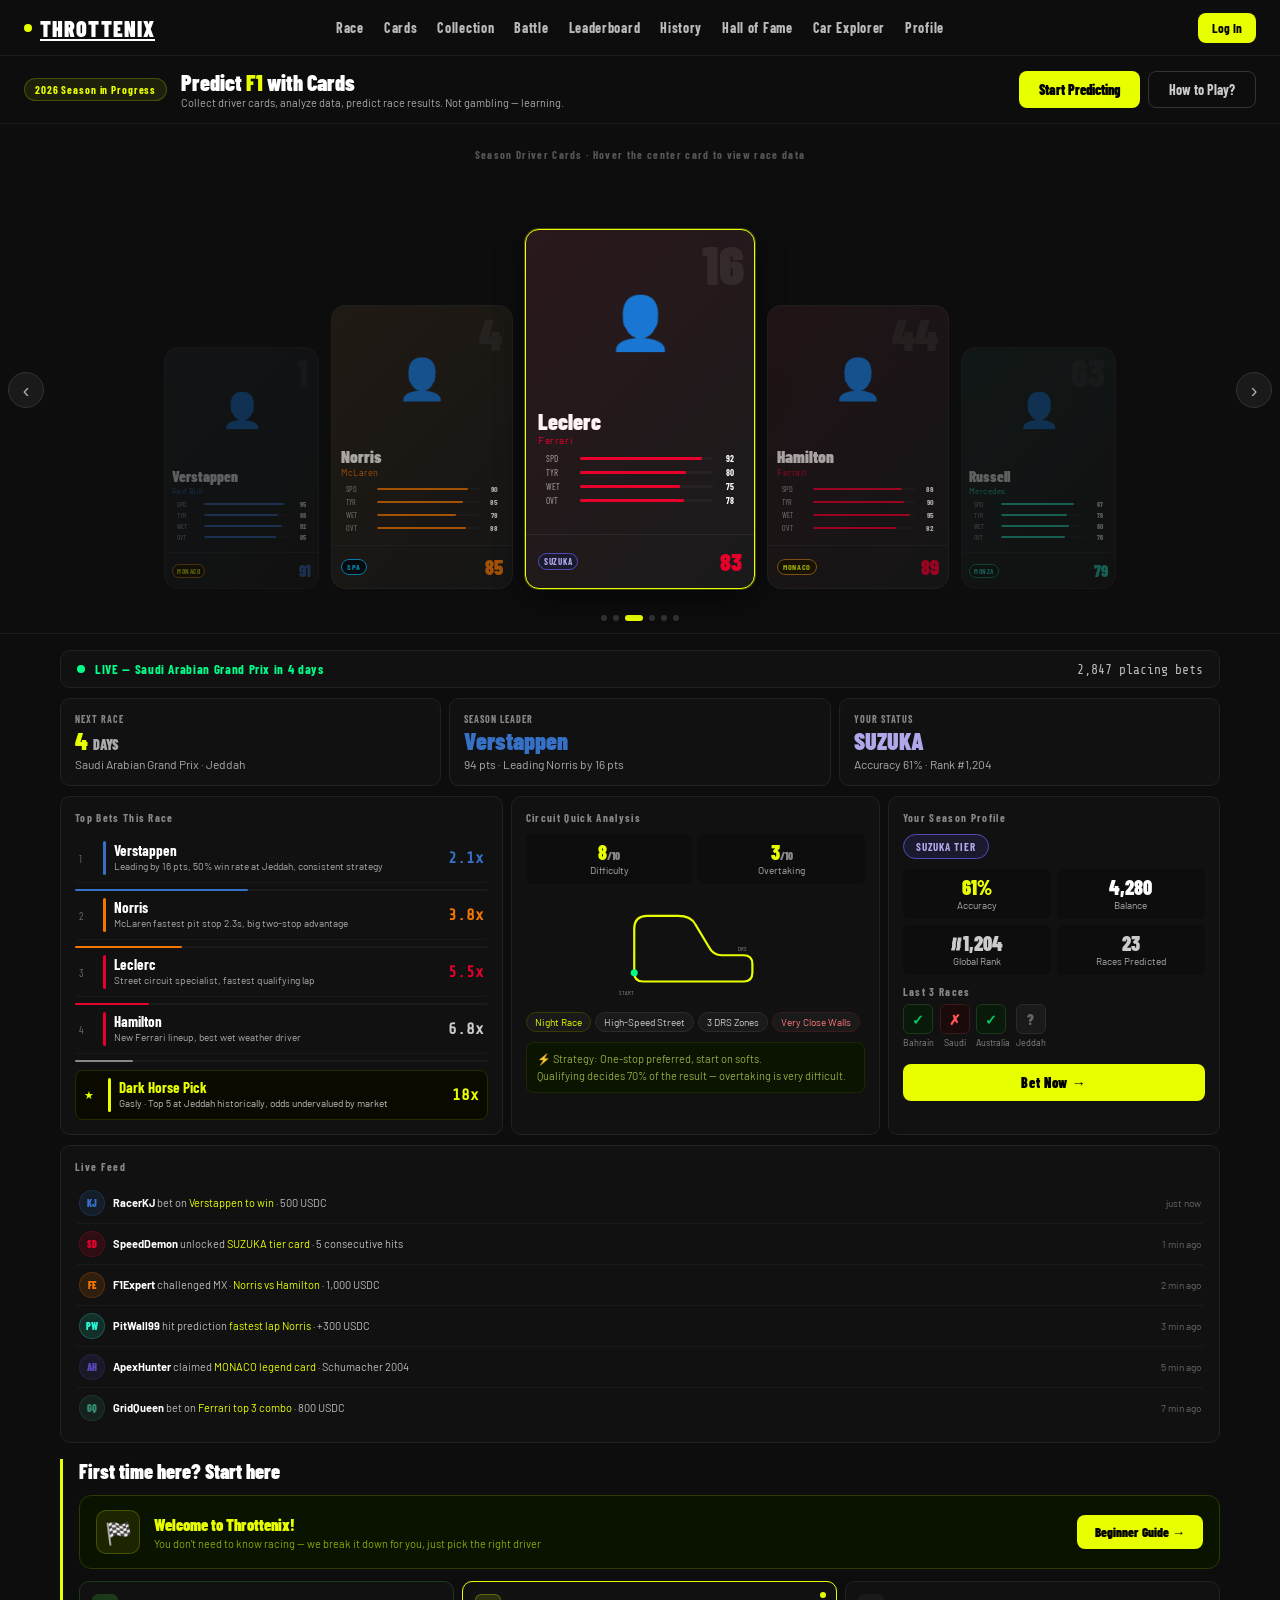
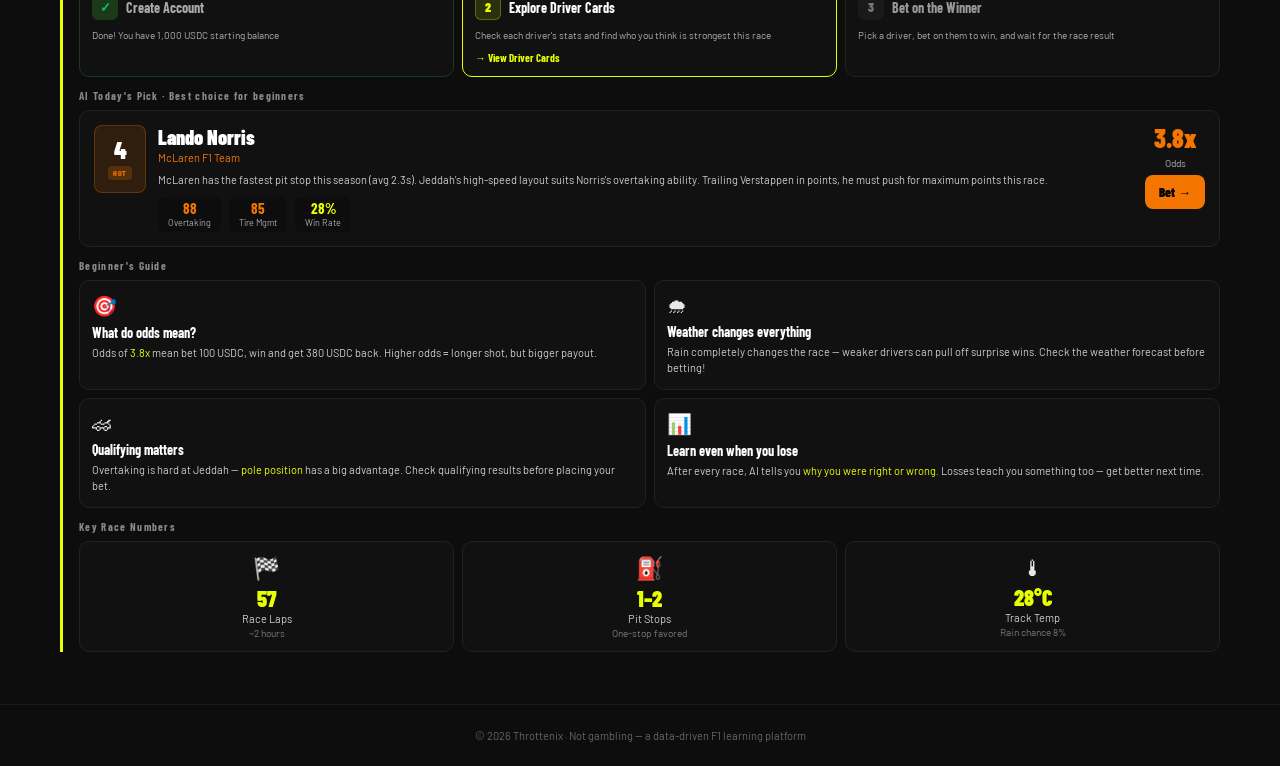
==== commit 66fa450a: "Remove Home link from all navbars (click logo instead) Co-Authored-By: Claude Sonnet 4.6 <noreply@an" ====
--- a/static/index.html
+++ b/static/index.html
@@ -287,7 +287,7 @@
 <nav>
   <a href="/" class="nav-logo"><div class="logo-dot"></div>THROTTENIX</a>
   <div class="nav-links">
-    <a href="/" class="active">Home</a>
+    
     <a href="/race">Race</a>
     <a href="/cards">Cards</a>
     <a href="/collection">Collection</a>
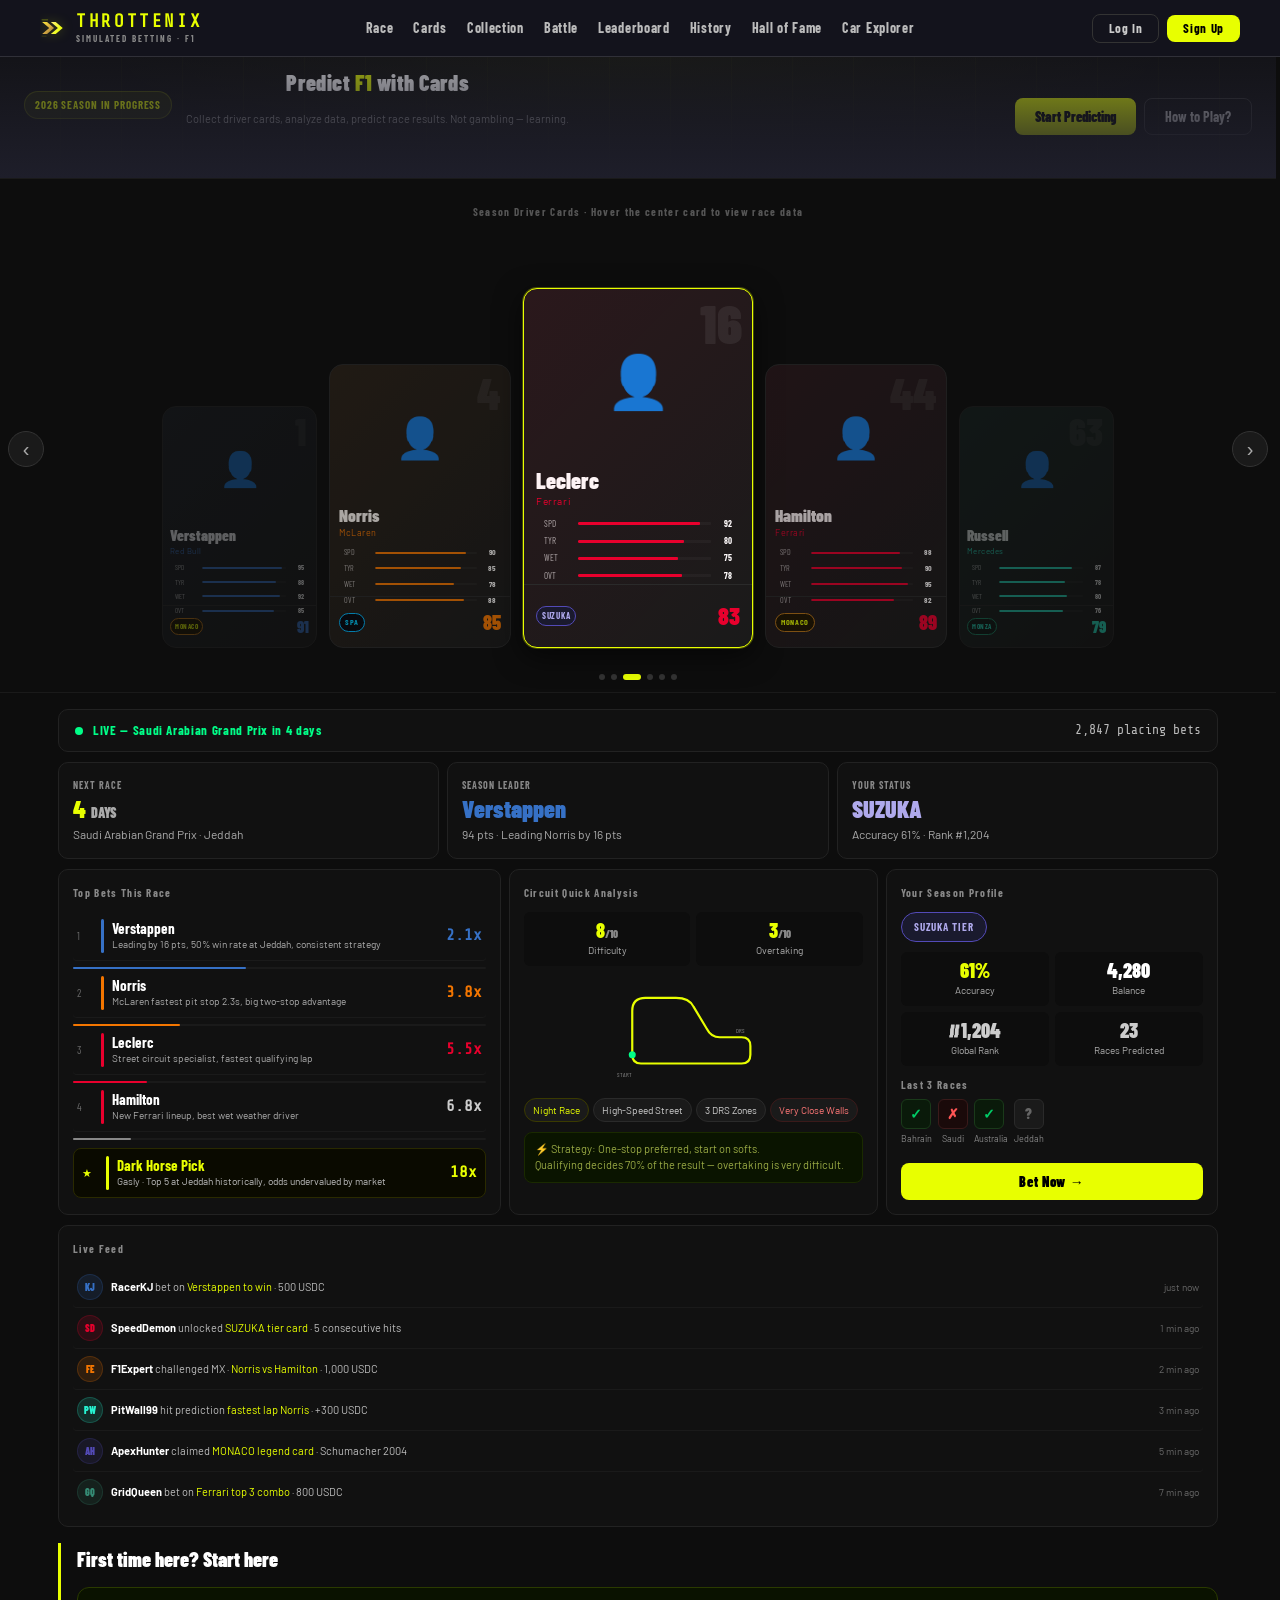
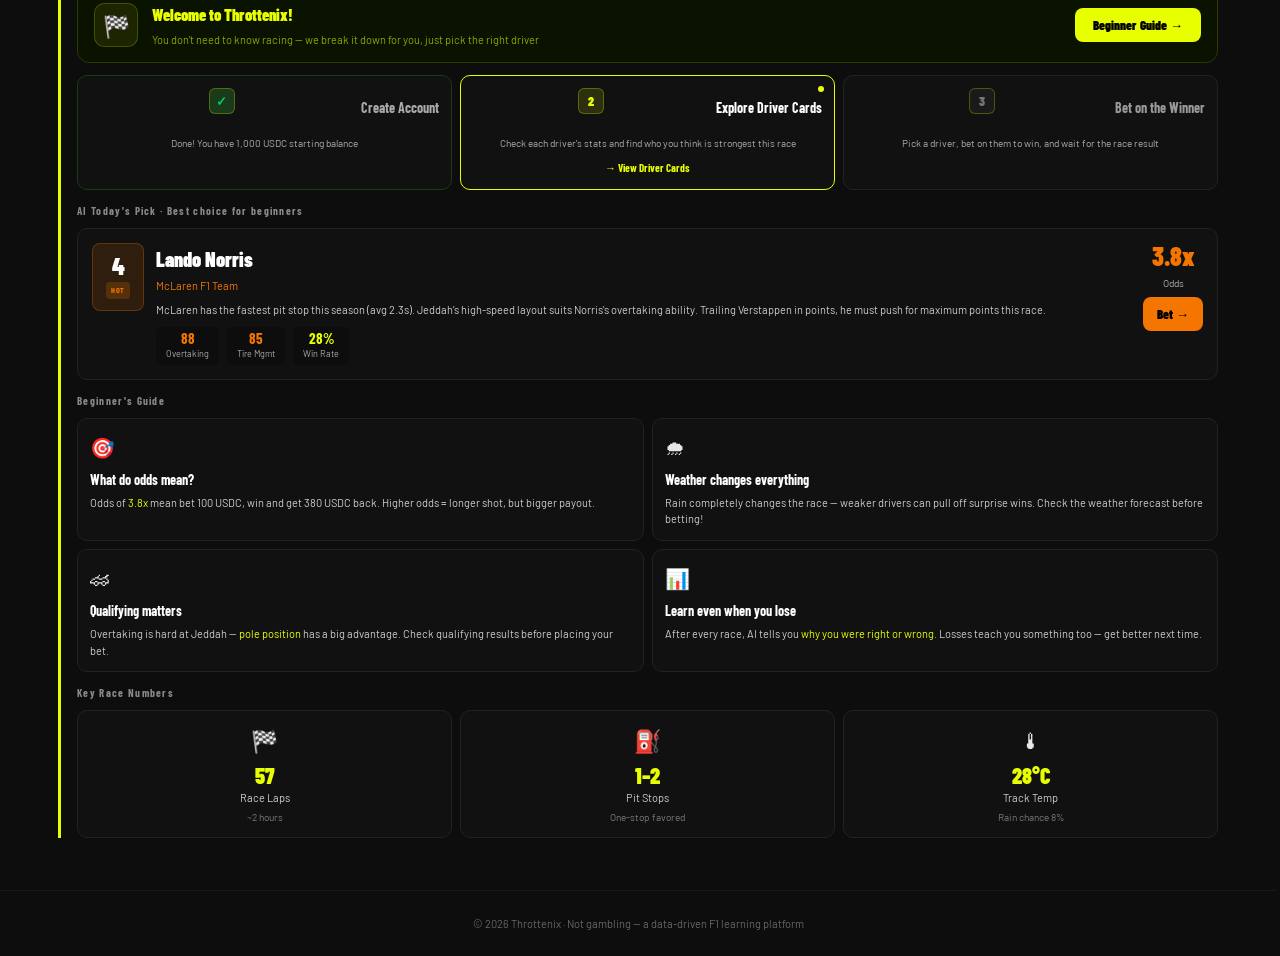
==== commit 450ffc74: "fix(nav): unify cards/index/profile to the shared .nav style These 3 pages were using a legacy inlin" ====
--- a/static/index.html
+++ b/static/index.html
@@ -5,20 +5,10 @@
 <meta name="viewport" content="width=device-width, initial-scale=1.0">
 <title>Throttenix — Predict F1 with Cards</title>
 <link href="https://fonts.googleapis.com/css2?family=Barlow+Condensed:wght@400;700;900&family=Barlow:wght@400;500&family=Share+Tech+Mono&display=swap" rel="stylesheet">
+<link rel="stylesheet" href="/static/assets/css/style.css">
 <style>
 *{box-sizing:border-box;margin:0;padding:0;}
-body{background:#0d0d0d;color:#e8e8e8;font-family:'Barlow',sans-serif;min-height:100vh;}
-
-/* NAVBAR */
-nav{display:grid;grid-template-columns:1fr auto 1fr;align-items:center;height:56px;padding:0 24px;background:#0d0d0d;border-bottom:1px solid #1e1e1e;position:sticky;top:0;z-index:100;}
-.nav-logo{grid-column:1;font-family:'Barlow Condensed',sans-serif;font-size:22px;font-weight:900;color:#fff;letter-spacing:0.05em;display:flex;align-items:center;gap:8px;}
-.logo-dot{width:8px;height:8px;border-radius:50%;background:#e8ff00;}
-.nav-links{grid-column:2;display:flex;gap:20px;}
-.nav-links a{font-family:'Barlow Condensed',sans-serif;font-size:14px;font-weight:700;color:#bbb;text-decoration:none;letter-spacing:0.05em;transition:color 0.2s;}
-.nav-links a:hover,.nav-links a.active{color:#fff;}
-.nav-actions{grid-column:3;display:flex;gap:8px;justify-self:end;align-items:center;}
-.btn-login{padding:7px 16px;border-radius:8px;border:1px solid #333;background:transparent;color:#ccc;font-family:'Barlow Condensed',sans-serif;font-size:13px;font-weight:700;cursor:pointer;}
-.btn-register{padding:7px 16px;border-radius:8px;border:none;background:#e8ff00;color:#000;font-family:'Barlow Condensed',sans-serif;font-size:13px;font-weight:700;cursor:pointer;}
+body{background:#0d0d0d;color:#e8e8e8;font-family:'Barlow',sans-serif;min-height:100vh;padding-top:56px;}
 
 /* HERO - 精簡橫條 */
 .hero{display:flex;align-items:center;justify-content:space-between;padding:14px 24px;border-bottom:1px solid #1a1a1a;gap:16px;flex-wrap:wrap;}
@@ -238,11 +228,27 @@
 .pd-balance-box{padding:12px 14px;border-bottom:1px solid rgba(255,255,255,.06);background:#060610;}
 .pd-bal-lbl{font-size:9px;color:#555;text-transform:uppercase;letter-spacing:.08em;margin-bottom:3px;}
 .pd-bal-amt{font-family:'Share Tech Mono',monospace;font-size:16px;color:#e8ff00;font-weight:700;}
-.pd-menu{flex:1;padding:8px 0;}
+.pd-menu{flex:1;padding:8px 0;overflow-y:auto;}
 .pd-menu-label{padding:10px 14px 4px;font-size:10px;color:#555;text-transform:uppercase;letter-spacing:.08em;font-weight:700;}
 .pd-menu-item{display:flex;align-items:center;padding:9px 14px;font-size:13px;color:#999;cursor:pointer;transition:all .15s;border-left:2px solid transparent;}
 .pd-menu-item:hover{background:rgba(255,255,255,.04);color:#eee;}
 .pd-menu-item.active{color:#e8ff00;background:rgba(232,255,0,.07);border-left-color:#e8ff00;}
+.pd-acc-head{display:flex;align-items:center;justify-content:space-between;padding:9px 14px;font-size:13px;color:#aaa;cursor:pointer;transition:background .15s;user-select:none;}
+.pd-acc-head:hover{background:rgba(255,255,255,.04);color:#eee;}
+.pd-acc-row-right{display:flex;align-items:center;gap:6px;flex-shrink:0;}
+.pd-chevron{font-size:10px;color:#555;}
+.pd-ext-link{font-size:11px;color:#555;text-decoration:none;padding:1px 4px;border-radius:3px;transition:all .15s;border:1px solid transparent;}
+.pd-ext-link:hover{color:#e8ff00;border-color:rgba(232,255,0,.3);background:rgba(232,255,0,.07);}
+.pd-acc-body{overflow:hidden;max-height:0;transition:max-height .25s cubic-bezier(.4,0,.2,1);}
+.pd-acc-body.open{max-height:300px;}
+.pd-ext-item{text-decoration:none;}.pd-ext-item::after{content:' ↗';font-size:10px;color:#555;margin-left:3px;}
+.pd-section-divider{padding:12px 14px 4px;font-size:9px;font-weight:700;color:#333;text-transform:uppercase;letter-spacing:.1em;border-top:1px solid rgba(255,255,255,.05);margin-top:4px;}
+.pd-cta-block{padding:10px 12px 6px;display:flex;flex-direction:column;gap:6px;}
+.pd-cta-btn{display:block;text-align:center;padding:9px 12px;border-radius:7px;font-size:13px;font-weight:700;font-family:'Barlow Condensed',sans-serif;text-decoration:none;transition:all .18s;letter-spacing:.04em;}
+.pd-cta-btn:not(.secondary){background:#e8ff00;color:#000;}
+.pd-cta-btn:not(.secondary):hover{background:#d4e800;}
+.pd-cta-btn.secondary{background:rgba(232,255,0,.08);color:#e8ff00;border:1px solid rgba(232,255,0,.25);}
+.pd-cta-btn.secondary:hover{background:rgba(232,255,0,.15);}
 .pd-menu-item.pd-sub{padding-left:24px;font-size:12px;}
 .pd-logout-btn{margin:8px;padding:9px 14px;background:none;border:1px solid rgba(255,50,50,.25);border-radius:6px;color:#ff5555;font-size:12px;cursor:pointer;transition:.15s;}
 .pd-logout-btn:hover{background:rgba(255,50,50,.1);}
@@ -284,23 +290,20 @@
 <body>
 
 <!-- NAVBAR -->
-<nav>
-  <a href="/" class="nav-logo"><div class="logo-dot"></div>THROTTENIX</a>
-  <div class="nav-links">
-    
-    <a href="/race">Race</a>
-    <a href="/cards">Cards</a>
-    <a href="/collection">Collection</a>
-    <a href="/battle">Battle</a>
-    <a href="/leaderboard">Leaderboard</a>
-    <a href="/history">History</a>
-    <a href="/halloffame">Hall of Fame</a>
-    <a href="/car-explorer">Car Explorer</a>
-    <a href="/profile">Profile</a>
-  </div>
-  <div class="nav-actions" id="nav-auth">
-    <button class="btn-login" onclick="showModal('login')">Log In</button>
-    <button class="btn-register" onclick="showModal('login')">Sign Up</button>
+<nav class="nav">
+  <div class="nav-inner">
+    <a href="/" class="nav-brand"><span class="dot"></span>THROTTENIX</a>
+    <div class="nav-links">
+      <a href="/race">Race</a>
+      <a href="/cards">Cards</a>
+      <a href="/collection">Collection</a>
+      <a href="/battle">Battle</a>
+      <a href="/leaderboard">Leaderboard</a>
+      <a href="/history">History</a>
+      <a href="/halloffame">Hall of Fame</a>
+      <a href="/car-explorer">Car Explorer</a>
+    </div>
+    <div id="nav-auth" class="nav-auth"></div>
   </div>
 </nav>
 
--- a/static/assets/css/style.css
+++ b/static/assets/css/style.css
@@ -0,0 +1,1210 @@
+/* ═══════════════════════════════════════════
+   PitLane — F1 TV Broadcast HUD Style
+   Asphalt dark + Neon Yellow (F1 timing board)
+   ═══════════════════════════════════════════ */
+
+@import url('https://fonts.googleapis.com/css2?family=Barlow+Condensed:wght@400;700;900&family=Barlow:wght@400;500&family=Share+Tech+Mono&family=Orbitron:wght@400;500;600;700;800;900&family=Inter:wght@400;500;600;700;900&display=swap');
+
+:root {
+  --bg-primary: #1e1e2a;
+  --bg-secondary: #272738;
+  --bg-card: #2f2f42;
+  --bg-card-hover: #383850;
+  --gold: #e8ff00;
+  --gold-light: #f0ff44;
+  --gold-dark: #b8cc00;
+  --red: #E10600;
+  --green: #00D2BE;
+  --blue: #00b0ff;
+  --purple: #A020F0;
+  --text-primary: #ffffff;
+  --text-secondary: #b0b0c8;
+  --text-muted: #787890;
+  --border: rgba(255,255,255,0.12);
+  --border-gold: rgba(232,255,0,0.25);
+  --radius: 6px;
+  --radius-sm: 4px;
+  --shadow: 0 4px 24px rgba(0,0,0,0.6);
+  --font: 'Inter', -apple-system, BlinkMacSystemFont, sans-serif;
+  --font-hud: 'Share Tech Mono', 'Orbitron', monospace;
+  --scanline: repeating-linear-gradient(
+    0deg,
+    transparent,
+    transparent 2px,
+    rgba(232,255,0,0.015) 2px,
+    rgba(232,255,0,0.015) 4px
+  );
+  --noise: url("data:image/svg+xml,%3Csvg viewBox='0 0 256 256' xmlns='http://www.w3.org/2000/svg'%3E%3Cfilter id='n'%3E%3CfeTurbulence type='fractalNoise' baseFrequency='0.9' numOctaves='4' stitchTiles='stitch'/%3E%3C/filter%3E%3Crect width='100%25' height='100%25' filter='url(%23n)' opacity='0.03'/%3E%3C/svg%3E");
+}
+
+* { margin: 0; padding: 0; box-sizing: border-box; }
+
+body {
+  font-family: var(--font);
+  background: var(--bg-primary);
+  background-image: var(--noise);
+  color: var(--text-primary);
+  line-height: 1.6;
+  min-height: 100vh;
+  -webkit-font-smoothing: antialiased;
+}
+
+/* ─── SCROLLBAR ─── */
+::-webkit-scrollbar { width: 4px; }
+::-webkit-scrollbar-track { background: var(--bg-primary); }
+::-webkit-scrollbar-thumb { background: #333; border-radius: 2px; }
+::-webkit-scrollbar-thumb:hover { background: var(--gold); }
+
+/* ─── TYPOGRAPHY ─── */
+h1, h2, h3, h4 { font-weight: 700; letter-spacing: -0.01em; }
+h1 { font-size: 2.5rem; }
+h2 { font-size: 1.75rem; }
+h3 { font-size: 1.25rem; }
+a { color: var(--gold); text-decoration: none; transition: color 0.2s; }
+a:hover { color: var(--gold-light); }
+
+/* HUD numbers */
+.hud-num, .hud-value {
+  font-family: var(--font-hud);
+  font-weight: 700;
+  letter-spacing: 0.05em;
+}
+
+/* ─── SCANLINE OVERLAY ─── */
+.scanline-overlay {
+  pointer-events: none;
+  position: fixed; inset: 0; z-index: 9999;
+  background: var(--scanline);
+  opacity: 0.4;
+}
+
+/* ─── LAYOUT ─── */
+.container { max-width: 1200px; margin: 0 auto; padding: 0 24px; }
+
+/* ─── NAV ─── */
+.nav {
+  position: fixed; top: 0; left: 0; right: 0; z-index: 100;
+  background: rgba(21,21,30,0.95);
+  backdrop-filter: blur(16px);
+  border-bottom: 1px solid var(--border);
+  padding: 0 24px;
+}
+.nav-inner {
+  max-width: 1200px; margin: 0 auto;
+  display: grid; grid-template-columns: 1fr auto 1fr;
+  align-items: center; height: 56px;
+}
+.nav-links  { grid-column: 2; }
+.nav-auth   { grid-column: 3; justify-self: end; }
+.nav-brand {
+  grid-column: 1;
+  display: flex; align-items: center; gap: 10px;
+  font-family: var(--font-hud);
+  font-size: 1.1rem; font-weight: 900; color: var(--gold);
+  letter-spacing: 0.15em; text-transform: uppercase;
+}
+.nav-brand .dot {
+  width: 8px; height: 8px; border-radius: 50%;
+  background: var(--gold);
+  box-shadow: 0 0 8px var(--gold), 0 0 20px rgba(232,255,0,0.3);
+  animation: pulse 1.5s ease-in-out infinite;
+}
+@keyframes pulse {
+  0%, 100% { opacity: 1; box-shadow: 0 0 8px var(--gold); }
+  50% { opacity: 0.5; box-shadow: 0 0 4px var(--gold); }
+}
+.nav-links { display: flex; gap: 20px; align-items: center; }
+.nav-links a {
+  color: #bbb; font-size: 14px; font-weight: 700;
+  font-family: 'Barlow Condensed', var(--font-hud), sans-serif;
+  text-transform: none; letter-spacing: 0.05em;
+  text-decoration: none;
+  transition: color 0.2s;
+}
+.nav-links a:hover { color: #fff; }
+.nav-links a.active { color: #e8ff00; }
+.nav-auth { display: flex; gap: 12px; align-items: center; }
+.nav-coins {
+  color: var(--gold); font-weight: 700; font-size: 13px;
+  font-family: var(--font-hud);
+  display: flex; align-items: center; gap: 6px;
+  padding: 4px 12px; border-radius: var(--radius-sm);
+  background: rgba(232,255,0,0.06); border: 1px solid var(--border-gold);
+}
+
+/* ─── BUTTONS ─── */
+.btn {
+  display: inline-flex; align-items: center; justify-content: center;
+  gap: 8px; padding: 10px 24px; border-radius: var(--radius-sm);
+  font-weight: 700; font-size: 13px; cursor: pointer;
+  transition: all 0.15s; border: none;
+  font-family: var(--font-hud); text-transform: uppercase;
+  letter-spacing: 0.08em;
+}
+.btn-gold {
+  background: var(--gold);
+  color: #0d0d0d;
+  box-shadow: 0 0 12px rgba(232,255,0,0.2);
+}
+.btn-gold:hover {
+  box-shadow: 0 0 24px rgba(232,255,0,0.4), 0 0 48px rgba(232,255,0,0.1);
+  transform: translateY(-1px);
+}
+.btn-outline {
+  background: transparent; border: 1px solid var(--border);
+  color: var(--text-primary);
+}
+.btn-outline:hover { border-color: var(--gold); color: var(--gold); }
+.btn-sm { padding: 6px 14px; font-size: 11px; }
+.btn-red { background: var(--red); color: #fff; }
+
+/* ─── HERO ─── */
+.hero {
+  padding: 120px 0 60px; text-align: center;
+  position: relative;
+  background: radial-gradient(ellipse at 50% 0%, rgba(232,255,0,0.04) 0%, transparent 60%);
+}
+.hero-badge {
+  display: inline-flex; align-items: center; gap: 8px;
+  padding: 5px 14px; border-radius: var(--radius-sm);
+  background: rgba(232,255,0,0.06); border: 1px solid var(--border-gold);
+  color: var(--gold); font-size: 11px; font-weight: 700;
+  font-family: var(--font-hud); text-transform: uppercase;
+  letter-spacing: 0.1em; margin-bottom: 24px;
+}
+.hero h1 {
+  font-family: var(--font-hud);
+  font-size: 3rem; font-weight: 900;
+  color: var(--text-primary);
+  margin-bottom: 16px; line-height: 1.15;
+  letter-spacing: 0.02em;
+}
+.hero h1 span { color: var(--gold); }
+.hero p {
+  color: var(--text-secondary); font-size: 1.05rem;
+  max-width: 560px; margin: 0 auto 36px;
+}
+.hero-actions { display: flex; gap: 12px; justify-content: center; }
+
+/* ─── SECTION ─── */
+.section { padding: 72px 0; }
+.section-header {
+  text-align: center; margin-bottom: 40px;
+}
+.section-header h2 {
+  font-family: var(--font-hud);
+  font-size: 1.2rem; text-transform: uppercase;
+  letter-spacing: 0.12em; margin-bottom: 8px;
+  color: var(--text-primary);
+}
+.section-header p { color: var(--text-secondary); font-size: 14px; }
+
+/* ─── CARDS GRID ─── */
+.card-grid {
+  display: grid; grid-template-columns: repeat(auto-fill, minmax(280px, 1fr));
+  gap: 16px;
+}
+
+/* ─── DRIVER CARD ─── */
+.driver-card {
+  background: var(--bg-card); border: 1px solid var(--border);
+  border-radius: var(--radius); padding: 20px;
+  transition: all 0.2s; cursor: pointer; position: relative;
+  overflow: hidden;
+}
+.driver-card:hover {
+  border-color: var(--border-gold);
+  box-shadow: 0 0 20px rgba(232,255,0,0.06);
+}
+.driver-card::before {
+  content: ''; position: absolute; top: 0; left: 0; right: 0;
+  height: 2px;
+  background: linear-gradient(90deg, var(--gold), transparent);
+}
+.driver-card .number {
+  font-family: var(--font-hud);
+  font-size: 3rem; font-weight: 900; color: var(--gold);
+  opacity: 0.08; position: absolute; top: 8px; right: 16px;
+}
+.driver-card .name {
+  font-size: 1rem; font-weight: 700; margin-bottom: 3px;
+}
+.driver-card .team {
+  font-size: 0.8rem; color: var(--text-secondary); margin-bottom: 14px;
+}
+
+/* ─── STAT BARS (Telemetry style) ─── */
+.stat-row {
+  display: flex; align-items: center; gap: 8px;
+  margin-bottom: 6px; font-size: 12px;
+}
+.stat-label {
+  width: 72px; color: var(--text-secondary); flex-shrink: 0;
+  font-size: 10px; font-family: var(--font-hud);
+  text-transform: uppercase; letter-spacing: 0.05em;
+}
+.stat-bar {
+  flex: 1; height: 4px; background: rgba(255,255,255,0.04);
+  border-radius: 2px; overflow: hidden;
+  position: relative;
+}
+.stat-bar::after {
+  content: ''; position: absolute; inset: 0;
+  background: var(--scanline);
+  opacity: 0.3;
+}
+.stat-bar-fill {
+  height: 100%; border-radius: 2px;
+  transition: width 1s cubic-bezier(0.22, 1, 0.36, 1);
+  position: relative;
+}
+.stat-value {
+  width: 28px; text-align: right; font-weight: 700; font-size: 11px;
+  font-family: var(--font-hud); color: var(--text-primary);
+}
+
+.stat-bar-fill.high {
+  background: linear-gradient(90deg, var(--gold-dark), var(--gold));
+  box-shadow: 0 0 8px rgba(232,255,0,0.3);
+}
+.stat-bar-fill.mid { background: linear-gradient(90deg, #0066cc, var(--blue)); }
+.stat-bar-fill.low { background: linear-gradient(90deg, #333, #555); }
+
+/* ─── RACE INFO ─── */
+.race-banner {
+  background: var(--bg-card); border: 1px solid var(--border);
+  border-radius: var(--radius); padding: 28px;
+  display: flex; align-items: center; justify-content: space-between;
+  gap: 24px; margin-bottom: 32px;
+  position: relative; overflow: hidden;
+}
+.race-banner::before {
+  content: ''; position: absolute; top: 0; left: 0; right: 0;
+  height: 2px; background: var(--gold);
+}
+.race-banner .race-info h3 {
+  font-family: var(--font-hud);
+  font-size: 1.2rem; margin-bottom: 4px;
+  text-transform: uppercase; letter-spacing: 0.05em;
+}
+.race-banner .race-meta {
+  display: flex; gap: 16px; color: var(--text-secondary); font-size: 13px;
+}
+.race-banner .race-meta span { display: flex; align-items: center; gap: 6px; }
+
+/* ─── RARITY BADGES (Racing livery style) ─── */
+.rarity-badge {
+  display: inline-flex; align-items: center; gap: 4px;
+  padding: 2px 8px; border-radius: 2px;
+  font-size: 10px; font-weight: 700; text-transform: uppercase;
+  letter-spacing: 0.08em; font-family: var(--font-hud);
+}
+.rarity-silverstone { background: rgba(120,120,120,0.2); color: #888; border: 1px solid #333; }
+.rarity-monza { background: rgba(0,176,255,0.12); color: var(--blue); border: 1px solid rgba(0,176,255,0.3); }
+.rarity-suzuka { background: rgba(213,0,249,0.12); color: var(--purple); border: 1px solid rgba(213,0,249,0.3); }
+.rarity-monaco {
+  background: rgba(232,255,0,0.1); color: var(--gold);
+  border: 1px solid var(--border-gold);
+  box-shadow: 0 0 8px rgba(232,255,0,0.1);
+}
+
+/* ─── BET PANEL ─── */
+.bet-panel {
+  background: var(--bg-card); border: 1px solid var(--border-gold);
+  border-radius: var(--radius); padding: 24px;
+  position: relative;
+}
+.bet-panel::before {
+  content: ''; position: absolute; top: 0; left: 0; right: 0;
+  height: 2px; background: var(--gold);
+}
+.bet-panel h3 {
+  color: var(--gold); margin-bottom: 16px;
+  font-family: var(--font-hud); text-transform: uppercase;
+  font-size: 0.9rem; letter-spacing: 0.1em;
+}
+.bet-driver-select {
+  display: grid; grid-template-columns: repeat(auto-fill, minmax(200px, 1fr));
+  gap: 8px; margin-bottom: 20px;
+}
+.bet-option {
+  padding: 10px 14px; border-radius: var(--radius-sm);
+  border: 1px solid var(--border); background: var(--bg-secondary);
+  cursor: pointer; transition: all 0.15s;
+  display: flex; justify-content: space-between; align-items: center;
+}
+.bet-option:hover { border-color: rgba(232,255,0,0.3); }
+.bet-option.selected {
+  border-color: var(--gold); background: rgba(232,255,0,0.04);
+  box-shadow: 0 0 12px rgba(232,255,0,0.08);
+}
+.bet-option .driver-name { font-weight: 600; font-size: 13px; }
+.bet-option .odds {
+  color: var(--gold); font-weight: 700;
+  font-family: var(--font-hud); font-size: 12px;
+}
+
+.bet-amount-row {
+  display: flex; gap: 10px; align-items: center; margin-bottom: 14px;
+}
+.bet-amount-row input {
+  flex: 1; padding: 10px 14px; background: var(--bg-secondary);
+  border: 1px solid var(--border); border-radius: var(--radius-sm);
+  color: var(--gold); font-size: 16px;
+  font-family: var(--font-hud); letter-spacing: 0.05em;
+}
+.bet-amount-row input:focus {
+  outline: none; border-color: var(--gold);
+  box-shadow: 0 0 8px rgba(232,255,0,0.1);
+}
+.bet-quick-amounts { display: flex; gap: 6px; }
+.bet-quick-amounts button {
+  padding: 6px 10px; border-radius: var(--radius-sm);
+  background: var(--bg-secondary); border: 1px solid var(--border);
+  color: var(--text-secondary); cursor: pointer; font-size: 11px;
+  font-family: var(--font-hud); letter-spacing: 0.05em;
+  transition: all 0.15s;
+}
+.bet-quick-amounts button:hover { border-color: var(--gold); color: var(--gold); }
+
+/* ─── MODAL ─── */
+.modal-overlay {
+  position: fixed; inset: 0; z-index: 200;
+  background: rgba(0,0,0,0.8); backdrop-filter: blur(6px);
+  display: none; align-items: center; justify-content: center;
+}
+.modal-overlay.active { display: flex; }
+.modal {
+  background: var(--bg-card); border: 1px solid var(--border);
+  border-radius: var(--radius); padding: 32px;
+  max-width: 420px; width: 90%;
+  position: relative;
+}
+.modal::before {
+  content: ''; position: absolute; top: 0; left: 0; right: 0;
+  height: 2px; background: var(--gold);
+}
+.modal h2 {
+  margin-bottom: 20px; text-align: center;
+  font-family: var(--font-hud); font-size: 1rem;
+  text-transform: uppercase; letter-spacing: 0.1em;
+}
+.modal .form-group { margin-bottom: 14px; }
+.modal label {
+  display: block; margin-bottom: 5px;
+  color: var(--text-secondary); font-size: 11px; font-weight: 600;
+  font-family: var(--font-hud); text-transform: uppercase;
+  letter-spacing: 0.06em;
+}
+.modal input {
+  width: 100%; padding: 10px 14px; background: var(--bg-secondary);
+  border: 1px solid var(--border); border-radius: var(--radius-sm);
+  color: var(--text-primary); font-size: 14px; font-family: var(--font);
+}
+.modal input:focus { outline: none; border-color: var(--gold); box-shadow: 0 0 8px rgba(232,255,0,0.1); }
+.modal .form-actions {
+  display: flex; gap: 10px; margin-top: 20px;
+}
+.modal .form-actions .btn { flex: 1; }
+.modal .error-msg { color: var(--red); font-size: 12px; margin-top: 6px; }
+.modal .switch-link {
+  text-align: center; margin-top: 14px; font-size: 12px; color: var(--text-secondary);
+}
+
+/* ─── FEATURES ─── */
+.features {
+  display: grid; grid-template-columns: repeat(3, 1fr); gap: 16px;
+}
+.feature-card {
+  background: var(--bg-card); border: 1px solid var(--border);
+  border-radius: var(--radius); padding: 24px; text-align: center;
+  transition: all 0.2s;
+}
+.feature-card:hover {
+  border-color: var(--border-gold);
+}
+.feature-icon {
+  font-size: 2rem; margin-bottom: 14px;
+  display: block;
+}
+.feature-card h3 { margin-bottom: 6px; font-size: 1rem; }
+.feature-card p { color: var(--text-secondary); font-size: 13px; }
+
+/* ─── HOW IT WORKS ─── */
+.steps {
+  display: grid; grid-template-columns: repeat(4, 1fr); gap: 16px;
+}
+.step {
+  text-align: center; padding: 20px;
+}
+.step-num {
+  width: 36px; height: 36px; border-radius: 4px;
+  background: rgba(232,255,0,0.1); color: var(--gold);
+  border: 1px solid var(--border-gold);
+  display: flex; align-items: center; justify-content: center;
+  font-family: var(--font-hud); font-weight: 900; font-size: 16px;
+  margin: 0 auto 14px;
+}
+.step h4 { margin-bottom: 6px; font-size: 0.9rem; }
+.step p { color: var(--text-secondary); font-size: 12px; }
+
+/* ─── FOOTER ─── */
+.footer {
+  border-top: 1px solid var(--border);
+  padding: 28px 0; text-align: center;
+  color: var(--text-muted); font-size: 11px;
+  font-family: var(--font-hud); text-transform: uppercase;
+  letter-spacing: 0.1em;
+}
+
+/* ─── LOADING ─── */
+.loading {
+  text-align: center; padding: 60px 0; color: var(--text-secondary);
+}
+.spinner {
+  width: 28px; height: 28px; border: 2px solid var(--border);
+  border-top-color: var(--gold); border-radius: 50%;
+  animation: spin 0.6s linear infinite;
+  margin: 0 auto 10px;
+}
+@keyframes spin { to { transform: rotate(360deg); } }
+
+/* ─── HUD ANIMATIONS ─── */
+@keyframes countUp {
+  from { opacity: 0; transform: translateY(8px); }
+  to { opacity: 1; transform: translateY(0); }
+}
+@keyframes glowPulse {
+  0%, 100% { box-shadow: 0 0 8px rgba(232,255,0,0.15); }
+  50% { box-shadow: 0 0 20px rgba(232,255,0,0.3); }
+}
+@keyframes sweepLine {
+  0% { transform: translateX(-100%); }
+  100% { transform: translateX(100%); }
+}
+@keyframes dataFlicker {
+  0%, 100% { opacity: 1; }
+  92% { opacity: 1; }
+  93% { opacity: 0.4; }
+  94% { opacity: 1; }
+  97% { opacity: 0.6; }
+  98% { opacity: 1; }
+}
+
+/* Racing lights animation */
+.race-lights {
+  display: flex; gap: 8px; justify-content: center; margin: 16px 0;
+}
+.race-light {
+  width: 20px; height: 20px; border-radius: 50%;
+  background: #333; border: 1px solid #444;
+  transition: all 0.3s;
+}
+.race-light.on {
+  background: var(--red);
+  box-shadow: 0 0 12px var(--red), 0 0 24px rgba(255,23,68,0.3);
+}
+.race-light.go {
+  background: var(--green);
+  box-shadow: 0 0 12px var(--green), 0 0 24px rgba(0,230,118,0.3);
+}
+
+/* Telemetry chart feel */
+.telemetry-line {
+  position: relative; overflow: hidden;
+}
+.telemetry-line::after {
+  content: '';
+  position: absolute; top: 0; left: 0;
+  width: 40px; height: 100%;
+  background: linear-gradient(90deg, rgba(232,255,0,0.15), transparent);
+  animation: sweepLine 3s linear infinite;
+}
+
+/* Speed gauge feel */
+.speed-gauge {
+  font-family: var(--font-hud);
+  font-weight: 900;
+  animation: dataFlicker 5s infinite;
+}
+
+/* ─── HUD INFO BOX ─── */
+.hud-box {
+  background: var(--bg-card);
+  border: 1px solid var(--border);
+  border-radius: var(--radius);
+  padding: 14px 18px;
+  position: relative;
+}
+.hud-box::before {
+  content: ''; position: absolute; top: 0; left: 0;
+  width: 3px; height: 100%; background: var(--gold);
+  border-radius: 2px 0 0 2px;
+}
+.hud-box .hud-label {
+  color: var(--text-muted); font-size: 9px;
+  font-family: var(--font-hud); text-transform: uppercase;
+  letter-spacing: 0.12em; margin-bottom: 4px;
+}
+.hud-box .hud-value {
+  color: var(--text-primary); font-size: 1.4rem;
+  font-family: var(--font-hud); font-weight: 700;
+}
+.hud-box .hud-value.speed { color: var(--gold); }
+.hud-box .hud-value.lap { color: var(--gold); }
+.hud-box .hud-value.time { color: var(--blue); }
+.hud-box .hud-value.pos { color: var(--red); }
+
+/* ═══════════════════════════════════════════
+   V3 EFFECTS — Hero speed lines, 3D cards,
+   HUD info bar, telemetry charts, G-force map
+   ═══════════════════════════════════════════ */
+
+/* ─── HERO SPEED LINES ─── */
+.hero {
+  position: relative; overflow: hidden;
+}
+.hero::before {
+  content: '';
+  position: absolute; inset: 0;
+  background:
+    repeating-linear-gradient(
+      90deg,
+      transparent 0px,
+      transparent 60px,
+      rgba(232,255,0,0.02) 60px,
+      rgba(232,255,0,0.02) 61px
+    );
+  animation: speedLinesH 8s linear infinite;
+}
+.hero::after {
+  content: '';
+  position: absolute; bottom: 0; left: 0; right: 0;
+  height: 200px;
+  background: linear-gradient(0deg,
+    var(--bg-primary) 0%,
+    transparent 100%
+  );
+  pointer-events: none;
+}
+@keyframes speedLinesH {
+  0% { transform: translateX(0); }
+  100% { transform: translateX(-61px); }
+}
+
+/* Speed particles in hero */
+.speed-particle {
+  position: absolute;
+  width: 80px; height: 1px;
+  background: linear-gradient(90deg, var(--gold), transparent);
+  opacity: 0;
+  animation: speedParticle var(--dur, 2s) linear infinite;
+  animation-delay: var(--delay, 0s);
+  top: var(--y, 50%);
+}
+@keyframes speedParticle {
+  0% { transform: translateX(-100px); opacity: 0; }
+  10% { opacity: 0.6; }
+  90% { opacity: 0.6; }
+  100% { transform: translateX(calc(100vw + 100px)); opacity: 0; }
+}
+
+/* ─── HUD INFO BAR ─── */
+.hud-info-bar {
+  background: var(--bg-secondary);
+  border-top: 1px solid var(--border);
+  border-bottom: 1px solid rgba(232,255,0,0.08);
+  padding: 12px 0;
+  position: relative;
+  overflow: hidden;
+}
+.hud-info-bar::before {
+  content: '';
+  position: absolute; top: 0; left: 0; right: 0;
+  height: 1px;
+  background: linear-gradient(90deg, transparent, var(--gold), transparent);
+  opacity: 0.4;
+}
+.hud-info-bar-inner {
+  display: flex; align-items: center; justify-content: center;
+  gap: 32px; flex-wrap: wrap;
+  max-width: 1200px; margin: 0 auto; padding: 0 24px;
+}
+.hud-info-item {
+  display: flex; align-items: center; gap: 8px;
+}
+.hud-info-item .hud-info-label {
+  font-size: 9px; color: var(--text-muted);
+  font-family: var(--font-hud); text-transform: uppercase;
+  letter-spacing: 0.1em;
+}
+.hud-info-item .hud-info-val {
+  font-size: 15px; font-family: var(--font-hud);
+  font-weight: 700; color: var(--gold);
+  animation: dataFlicker 8s infinite;
+}
+.hud-info-item .hud-info-val.red { color: var(--red); }
+.hud-info-item .hud-info-val.blue { color: var(--blue); }
+.hud-info-divider {
+  width: 1px; height: 20px; background: var(--border);
+}
+
+/* ─── 3D CARD FLIP / TILT ─── */
+.card-3d {
+  perspective: 800px;
+}
+.card-3d-inner {
+  transition: transform 0.4s cubic-bezier(0.22, 1, 0.36, 1);
+  transform-style: preserve-3d;
+}
+.card-3d:hover .card-3d-inner {
+  transform: rotateY(-5deg) rotateX(3deg) scale(1.02);
+  box-shadow:
+    10px 10px 30px rgba(0,0,0,0.4),
+    0 0 15px rgba(232,255,0,0.05);
+}
+
+/* Monaco rarity gold sweep */
+.rarity-monaco {
+  position: relative; overflow: hidden;
+}
+.rarity-monaco::after {
+  content: '';
+  position: absolute; top: -50%; left: -50%;
+  width: 200%; height: 200%;
+  background: linear-gradient(
+    45deg,
+    transparent 40%,
+    rgba(232,255,0,0.15) 45%,
+    rgba(232,255,0,0.25) 50%,
+    rgba(232,255,0,0.15) 55%,
+    transparent 60%
+  );
+  animation: goldSweep 3s ease-in-out infinite;
+}
+@keyframes goldSweep {
+  0% { transform: translateX(-100%) translateY(-100%) rotate(0deg); }
+  100% { transform: translateX(100%) translateY(100%) rotate(0deg); }
+}
+
+/* ─── TELEMETRY CHART ─── */
+.telemetry-chart {
+  background: var(--bg-card);
+  border: 1px solid var(--border);
+  border-radius: var(--radius);
+  padding: 20px;
+  position: relative; overflow: hidden;
+}
+.telemetry-chart::before {
+  content: '';
+  position: absolute; inset: 0;
+  background: var(--scanline);
+  opacity: 0.3;
+  pointer-events: none;
+}
+.telemetry-chart-header {
+  display: flex; justify-content: space-between; align-items: center;
+  margin-bottom: 16px;
+}
+.telemetry-chart-title {
+  font-family: var(--font-hud);
+  font-size: 10px; text-transform: uppercase;
+  letter-spacing: 0.1em; color: var(--text-muted);
+}
+.telemetry-chart-live {
+  display: flex; align-items: center; gap: 6px;
+  font-family: var(--font-hud); font-size: 9px;
+  text-transform: uppercase; letter-spacing: 0.08em;
+  color: var(--green);
+}
+.telemetry-chart-live::before {
+  content: '';
+  width: 6px; height: 6px; border-radius: 50%;
+  background: var(--green);
+  box-shadow: 0 0 6px var(--green);
+  animation: pulse 1.5s infinite;
+}
+.telemetry-canvas {
+  width: 100%; height: 120px;
+  position: relative;
+}
+.telemetry-svg {
+  width: 100%; height: 100%;
+}
+.telemetry-svg .grid-line {
+  stroke: rgba(255,255,255,0.04); stroke-width: 0.5;
+}
+.telemetry-svg .data-line {
+  fill: none; stroke-width: 2;
+  stroke-linecap: round; stroke-linejoin: round;
+  filter: drop-shadow(0 0 4px currentColor);
+}
+.telemetry-svg .data-line.throttle { stroke: var(--green); }
+.telemetry-svg .data-line.brake { stroke: var(--red); }
+.telemetry-svg .data-line.speed { stroke: var(--gold); }
+.telemetry-svg .data-area {
+  opacity: 0.08;
+}
+.telemetry-svg .data-area.throttle { fill: var(--green); }
+.telemetry-svg .data-area.brake { fill: var(--red); }
+.telemetry-svg .data-area.speed { fill: var(--gold); }
+
+/* Sweep scanner on chart */
+.telemetry-scanner {
+  position: absolute; top: 0; bottom: 0;
+  width: 2px; background: var(--gold);
+  opacity: 0.6;
+  box-shadow: 0 0 8px var(--gold), -20px 0 30px rgba(232,255,0,0.1);
+  animation: scanChart 4s linear infinite;
+}
+@keyframes scanChart {
+  0% { left: 0; }
+  100% { left: 100%; }
+}
+
+/* ─── G-FORCE HEATMAP ─── */
+.gforce-map {
+  background: var(--bg-card);
+  border: 1px solid var(--border);
+  border-radius: var(--radius);
+  padding: 20px; position: relative;
+}
+.gforce-map-title {
+  font-family: var(--font-hud);
+  font-size: 10px; text-transform: uppercase;
+  letter-spacing: 0.1em; color: var(--text-muted);
+  margin-bottom: 12px;
+}
+.gforce-svg {
+  width: 100%; max-height: 300px;
+}
+.gforce-svg .track-outline {
+  fill: none; stroke: #333; stroke-width: 3;
+  stroke-linecap: round; stroke-linejoin: round;
+}
+.gforce-svg .gforce-segment {
+  fill: none; stroke-width: 5;
+  stroke-linecap: round;
+  transition: all 0.3s;
+  cursor: pointer;
+}
+.gforce-svg .gforce-segment:hover {
+  stroke-width: 8;
+  filter: brightness(1.3);
+}
+.gforce-tooltip {
+  position: absolute;
+  background: rgba(21,21,30,0.95);
+  border: 1px solid var(--gold);
+  border-radius: var(--radius-sm);
+  padding: 8px 12px;
+  font-family: var(--font-hud);
+  font-size: 11px;
+  color: var(--text-primary);
+  pointer-events: none;
+  opacity: 0;
+  transition: opacity 0.2s;
+  z-index: 10;
+}
+.gforce-tooltip.visible { opacity: 1; }
+.gforce-tooltip .gf-val {
+  color: var(--gold); font-weight: 700;
+  font-size: 14px;
+}
+
+/* G-Force color scale */
+.gforce-low { stroke: var(--green); }
+.gforce-mid { stroke: var(--gold); }
+.gforce-high { stroke: #ff6600; }
+.gforce-extreme { stroke: var(--red); }
+
+/* ─── PIT STOP COMPARISON BAR ─── */
+.pit-compare {
+  background: var(--bg-card);
+  border: 1px solid var(--border);
+  border-radius: var(--radius);
+  padding: 20px;
+}
+.pit-compare-title {
+  font-family: var(--font-hud);
+  font-size: 10px; text-transform: uppercase;
+  letter-spacing: 0.1em; color: var(--text-muted);
+  margin-bottom: 14px;
+}
+.pit-compare-row {
+  display: flex; align-items: center; gap: 10px;
+  margin-bottom: 8px;
+}
+.pit-compare-team {
+  width: 100px; font-size: 12px; font-weight: 600;
+  white-space: nowrap; overflow: hidden; text-overflow: ellipsis;
+}
+.pit-compare-bar-bg {
+  flex: 1; height: 16px; background: rgba(255,255,255,0.03);
+  border-radius: 2px; position: relative; overflow: hidden;
+}
+.pit-compare-bar-fill {
+  height: 100%; border-radius: 2px;
+  transition: width 1s cubic-bezier(0.22, 1, 0.36, 1);
+  position: relative;
+}
+.pit-compare-bar-fill::after {
+  content: '';
+  position: absolute; inset: 0;
+  background: var(--scanline);
+  opacity: 0.3;
+}
+.pit-compare-time {
+  width: 50px; text-align: right;
+  font-family: var(--font-hud); font-size: 12px;
+  font-weight: 700; color: var(--text-primary);
+}
+
+/* ─── PIT STATS v2 — fastest + reliability + leaderboard ─── */
+.pit-v2-grid {
+  display: grid; grid-template-columns: 1fr 1fr; gap: 14px;
+}
+@media (max-width: 720px) { .pit-v2-grid { grid-template-columns: 1fr; } }
+.pit-v2-subtitle {
+  font-family: var(--font-hud); font-size: 10px; font-weight: 700;
+  text-transform: uppercase; letter-spacing: 0.1em; color: var(--text-muted);
+  margin-bottom: 10px;
+}
+.pit-v2-row {
+  display: grid; grid-template-columns: 92px 46px 1fr 48px 42px;
+  align-items: center; gap: 8px; margin-bottom: 7px; font-size: 12px;
+}
+.pit-v2-team { font-weight: 700; white-space: nowrap; overflow: hidden; text-overflow: ellipsis; }
+.pit-v2-fast { font-family: var(--font-hud); font-weight: 800; text-align: right; color: var(--text-primary); }
+.pit-v2-bar-bg { height: 14px; background: rgba(255,255,255,0.03); border-radius: 2px; overflow: hidden; position: relative; }
+.pit-v2-bar-fill { height: 100%; transition: width 1s cubic-bezier(.22,1,.36,1); }
+.pit-v2-avg { font-family: var(--font-hud); font-size: 11px; color: var(--text-muted); text-align: right; }
+.pit-v2-rel {
+  display: inline-block; min-width: 32px; text-align: center;
+  padding: 2px 6px; border-radius: 3px; font-size: 10px; font-weight: 800;
+  font-family: var(--font-hud);
+}
+.pit-v2-rel.good { background: rgba(52,211,153,0.15); color: #34d399; }
+.pit-v2-rel.ok   { background: rgba(251,191,36,0.15); color: #fbbf24; }
+.pit-v2-rel.bad  { background: rgba(248,113,113,0.15); color: #f87171; }
+
+.pit-lb-row {
+  display: grid; grid-template-columns: 30px 52px 1fr 90px;
+  gap: 8px; align-items: center; padding: 6px 0;
+  border-bottom: 1px solid rgba(255,255,255,0.03);
+  font-size: 12px;
+}
+.pit-lb-row:last-child { border-bottom: none; }
+.pit-lb-pos { font-family: var(--font-hud); font-weight: 800; color: var(--text-muted); text-align: center; }
+.pit-lb-pos.p1 { color: #FFD700; }
+.pit-lb-pos.p2 { color: #C0C0C0; }
+.pit-lb-pos.p3 { color: #CD7F32; }
+.pit-lb-time { font-family: var(--font-hud); font-weight: 800; color: var(--text-primary); }
+.pit-lb-driver { overflow: hidden; text-overflow: ellipsis; white-space: nowrap; }
+.pit-lb-team { font-size: 11px; color: var(--text-muted); text-align: right; overflow: hidden; text-overflow: ellipsis; white-space: nowrap; }
+
+/* ─── AI ANALYSIS v2 — expanded sections ─── */
+.ai-insight-grid {
+  display: grid; grid-template-columns: repeat(auto-fit, minmax(240px, 1fr));
+  gap: 12px; margin-bottom: 18px;
+}
+.ai-insight-card {
+  background: rgba(255,255,255,0.02); border: 1px solid var(--border);
+  border-radius: 8px; padding: 12px 14px;
+}
+.ai-insight-label {
+  font-family: var(--font-hud); font-size: 10px; font-weight: 700;
+  text-transform: uppercase; letter-spacing: 0.08em; color: var(--gold);
+  margin-bottom: 6px; display: flex; align-items: center; gap: 6px;
+}
+.ai-insight-summary {
+  font-size: 13px; font-weight: 600; color: var(--text-primary);
+  line-height: 1.45; margin-bottom: 4px;
+}
+.ai-insight-detail {
+  font-size: 11px; color: var(--text-muted); line-height: 1.5;
+}
+.ai-strategy-role {
+  display: grid; grid-template-columns: 80px 1fr;
+  gap: 8px; padding: 8px 0;
+  border-bottom: 1px solid rgba(255,255,255,0.04);
+  font-size: 12px;
+}
+.ai-strategy-role:last-child { border-bottom: none; }
+.ai-strategy-role-label {
+  font-family: var(--font-hud); font-size: 10px; font-weight: 800;
+  text-transform: uppercase; letter-spacing: .07em;
+  align-self: center;
+}
+.ai-strategy-role-label.leader  { color: #34d399; }
+.ai-strategy-role-label.chaser  { color: #fbbf24; }
+.ai-strategy-role-label.dark    { color: #a855f7; }
+.ai-strategy-name { font-weight: 700; color: var(--text-primary); margin-bottom: 2px; }
+.ai-strategy-play { color: var(--text-secondary); font-size: 11px; line-height: 1.45; }
+
+/* ─── WEATHER DASHBOARD ─── */
+.weather-dash {
+  display: grid; grid-template-columns: repeat(auto-fit, minmax(120px, 1fr));
+  gap: 8px;
+}
+.weather-gauge {
+  background: var(--bg-card);
+  border: 1px solid var(--border);
+  border-radius: var(--radius);
+  padding: 14px; text-align: center;
+  position: relative;
+}
+.weather-gauge::before {
+  content: '';
+  position: absolute; top: 0; left: 0;
+  width: 3px; height: 100%;
+  border-radius: 2px 0 0 2px;
+}
+.weather-gauge.temp::before { background: #ff6600; }
+.weather-gauge.track::before { background: var(--red); }
+.weather-gauge.humid::before { background: var(--blue); }
+.weather-gauge.rain::before { background: var(--purple); }
+.weather-gauge.wind::before { background: var(--green); }
+.weather-gauge-label {
+  font-family: var(--font-hud); font-size: 8px;
+  text-transform: uppercase; letter-spacing: 0.1em;
+  color: var(--text-muted); margin-bottom: 6px;
+}
+.weather-gauge-val {
+  font-family: var(--font-hud); font-size: 1.3rem;
+  font-weight: 700; color: var(--text-primary);
+  animation: dataFlicker 6s infinite;
+}
+.weather-gauge-unit {
+  font-size: 10px; color: var(--text-muted); margin-top: 2px;
+}
+
+/* ─── LAP TIME SPARKLINE ─── */
+.laptime-sparkline {
+  display: inline-block; vertical-align: middle;
+  margin-left: 8px;
+}
+.laptime-sparkline svg {
+  width: 60px; height: 20px;
+}
+.laptime-sparkline .spark-line {
+  fill: none; stroke: var(--gold); stroke-width: 1.5;
+  stroke-linecap: round;
+}
+.laptime-sparkline .spark-area {
+  fill: rgba(232,255,0,0.08);
+}
+
+/* ─── RESPONSIVE ─── */
+@media (max-width: 768px) {
+  .hero h1 { font-size: 2rem; }
+  .features { grid-template-columns: 1fr; }
+  .steps { grid-template-columns: repeat(2, 1fr); }
+  .race-banner { flex-direction: column; text-align: center; }
+  .nav-links { display: none; }
+  .card-grid { grid-template-columns: 1fr; }
+}
+
+/* ─── NAV USER BUTTON ─── */
+.nav-user-btn {
+  background: rgba(232,255,0,0.08); border: 1px solid rgba(232,255,0,0.2);
+  color: #e8ff00; font-family: var(--font); font-size: 13px; font-weight: 600;
+  padding: 6px 12px; border-radius: 6px; cursor: pointer; transition: all .2s;
+  white-space: nowrap;
+}
+.nav-user-btn:hover { background: rgba(232,255,0,0.15); border-color: rgba(232,255,0,0.4); }
+
+/* ─── PROFILE DASHBOARD ─── */
+#pd-overlay {
+  position: fixed; inset: 0; z-index: 500;
+  background: rgba(0,0,0,0.75); backdrop-filter: blur(4px);
+  display: flex; align-items: center; justify-content: center;
+}
+.pd-panel {
+  display: grid; grid-template-columns: 220px 1fr;
+  width: min(900px, 95vw); height: min(620px, 90vh);
+  background: #0f0f1a; border: 1px solid rgba(232,255,0,0.15);
+  border-radius: 14px; overflow: hidden;
+  box-shadow: 0 20px 60px rgba(0,0,0,0.8);
+}
+/* ─ Left nav ─ */
+.pd-nav {
+  background: #0a0a14; border-right: 1px solid rgba(255,255,255,0.07);
+  display: flex; flex-direction: column; overflow-y: auto;
+}
+.pd-user-head {
+  display: flex; align-items: center; gap: 10px;
+  padding: 16px 14px 12px; border-bottom: 1px solid rgba(255,255,255,0.06);
+  position: relative;
+}
+.pd-avatar {
+  width: 38px; height: 38px; border-radius: 50%;
+  background: #e8ff00; color: #000;
+  font-size: 16px; font-weight: 900; font-family: var(--font-hud);
+  display: flex; align-items: center; justify-content: center; flex-shrink: 0;
+}
+.pd-uname { font-size: 13px; font-weight: 700; color: #fff; }
+.pd-utag  { font-size: 10px; color: #555; margin-top: 1px; }
+.pd-close {
+  position: absolute; right: 10px; top: 10px;
+  background: none; border: none; color: #555; font-size: 16px;
+  cursor: pointer; line-height: 1; padding: 4px;
+}
+.pd-close:hover { color: #fff; }
+.pd-balance-box {
+  padding: 12px 14px; border-bottom: 1px solid rgba(255,255,255,0.06);
+  background: #060610;
+}
+.pd-bal-lbl { font-size: 9px; color: #555; text-transform: uppercase; letter-spacing: .08em; margin-bottom: 3px; }
+.pd-bal-amt { font-family: var(--font-hud); font-size: 16px; color: #e8ff00; font-weight: 700; }
+.pd-menu { flex: 1; padding: 8px 0; overflow-y: auto; }
+.pd-menu-label {
+  padding: 10px 14px 4px; font-size: 10px; color: #555;
+  text-transform: uppercase; letter-spacing: .08em; font-weight: 700;
+}
+/* ─ Accordion groups ─ */
+.pd-acc-head {
+  display: flex; align-items: center; justify-content: space-between;
+  padding: 9px 14px; font-size: 13px; color: #aaa; cursor: pointer;
+  transition: background .15s; user-select: none;
+}
+.pd-acc-head:hover { background: rgba(255,255,255,.04); color: #eee; }
+.pd-acc-row-right { display: flex; align-items: center; gap: 6px; flex-shrink: 0; }
+.pd-chevron { font-size: 10px; color: #555; transition: color .15s; }
+.pd-acc-head:hover .pd-chevron { color: #999; }
+.pd-ext-link {
+  font-size: 11px; color: #555; text-decoration: none;
+  padding: 1px 4px; border-radius: 3px; transition: all .15s;
+  border: 1px solid transparent;
+}
+.pd-ext-link:hover { color: #e8ff00; border-color: rgba(232,255,0,.3); background: rgba(232,255,0,.07); }
+.pd-acc-body {
+  overflow: hidden; max-height: 0;
+  transition: max-height .25s cubic-bezier(.4,0,.2,1);
+}
+.pd-acc-body.open { max-height: 300px; }
+.pd-ext-item { text-decoration: none; }
+.pd-ext-item::after { content: ' ↗'; font-size: 10px; color: #555; margin-left: 3px; }
+/* ─ Divider between sections ─ */
+.pd-section-divider {
+  padding: 12px 14px 4px; font-size: 9px; font-weight: 700;
+  color: #333; text-transform: uppercase; letter-spacing: .1em;
+  border-top: 1px solid rgba(255,255,255,.05); margin-top: 4px;
+}
+.pd-menu-item {
+  display: flex; align-items: center; padding: 9px 14px;
+  font-size: 13px; color: #999; cursor: pointer; transition: all .15s;
+  border-left: 2px solid transparent;
+}
+.pd-menu-item:hover { background: rgba(255,255,255,0.04); color: #eee; }
+.pd-menu-item.active { color: #e8ff00; background: rgba(232,255,0,0.07); border-left-color: #e8ff00; }
+.pd-menu-item.pd-sub { padding-left: 24px; font-size: 12px; }
+.pd-logout-btn {
+  margin: 8px; padding: 9px 14px; background: none;
+  border: 1px solid rgba(255,50,50,0.25); border-radius: 6px;
+  color: #ff5555; font-size: 12px; cursor: pointer; transition: .15s;
+}
+.pd-logout-btn:hover { background: rgba(255,50,50,0.1); }
+/* ─ Content area ─ */
+.pd-content {
+  padding: 24px; overflow-y: auto; background: #0f0f1a;
+}
+.pd-section-title {
+  font-family: var(--font-hud); font-size: 11px; text-transform: uppercase;
+  letter-spacing: .12em; color: #666; margin-bottom: 16px;
+  display: flex; align-items: center; gap: 8px;
+}
+.pd-count { color: #444; font-size: 10px; }
+.pd-loading, .pd-empty, .pd-err {
+  color: #555; font-size: 13px; text-align: center; padding: 40px 0;
+}
+.pd-err { color: #ff5555; }
+.pd-stat-grid {
+  display: grid; grid-template-columns: repeat(2, 1fr); gap: 10px; margin-bottom: 16px;
+}
+.pd-stat {
+  background: #171728; border: 1px solid rgba(255,255,255,0.07);
+  border-radius: 8px; padding: 14px;
+}
+.pd-stat-v { font-family: var(--font-hud); font-size: 22px; color: #e8ff00; margin-bottom: 4px; }
+.pd-stat-l { font-size: 11px; color: #666; }
+.pd-level-row { display: flex; align-items: center; gap: 10px; margin-bottom: 18px; }
+.pd-level-badge {
+  padding: 3px 10px; border-radius: 20px; font-size: 11px; font-weight: 700;
+  font-family: var(--font-hud); text-transform: uppercase; letter-spacing: .06em;
+}
+.level-monaco   { background: #ffd70020; color: #ffd700; border: 1px solid #ffd70040; }
+.level-spa      { background: #00D2BE20; color: #00D2BE; border: 1px solid #00D2BE40; }
+.level-suzuka   { background: #E1060020; color: #E10600; border: 1px solid #E1060040; }
+.level-monza    { background: #00b0ff20; color: #00b0ff; border: 1px solid #00b0ff40; }
+.level-silverstone { background: #ffffff15; color: #bbb; border: 1px solid #ffffff25; }
+.pd-quick-links { display: flex; gap: 10px; flex-wrap: wrap; }
+.pd-qlink {
+  padding: 9px 16px; border-radius: 8px; background: #171728;
+  border: 1px solid rgba(255,255,255,0.08); color: #ccc;
+  text-decoration: none; font-size: 13px; transition: .15s;
+}
+.pd-qlink:hover { border-color: #e8ff0044; color: #e8ff00; }
+.pd-qlink-big {
+  display: block; padding: 14px 18px; border-radius: 10px; background: #171728;
+  border: 1px solid rgba(255,255,255,0.08); color: #ccc;
+  text-decoration: none; font-size: 14px; transition: .15s;
+}
+.pd-qlink-big:hover { border-color: #e8ff0044; color: #e8ff00; }
+/* ─ Table ─ */
+.pd-table-wrap { overflow-x: auto; margin-top: 4px; }
+.pd-table {
+  width: 100%; border-collapse: collapse; font-size: 12px;
+}
+.pd-table th {
+  padding: 8px 10px; text-align: left; color: #666; font-size: 10px;
+  text-transform: uppercase; letter-spacing: .06em; border-bottom: 1px solid rgba(255,255,255,0.07);
+  white-space: nowrap;
+}
+.pd-table td { padding: 9px 10px; border-bottom: 1px solid rgba(255,255,255,0.04); vertical-align: middle; }
+.pd-table tr:hover td { background: rgba(255,255,255,0.02); }
+.pd-table tr.pd-me td { background: rgba(232,255,0,0.04); }
+.pd-driver { color: #e8ff00; font-weight: 600; }
+.pd-bet-type { background: #1a1a2a; border: 1px solid #2a2a3a; border-radius: 4px; padding: 2px 7px; color: #aaa; font-size: 11px; }
+.pd-date { color: #666; font-size: 11px; white-space: nowrap; }
+.pd-num { font-family: var(--font-hud); font-size: 12px; white-space: nowrap; }
+.pd-td-race { max-width: 120px; overflow: hidden; text-overflow: ellipsis; white-space: nowrap; color: #ccc; }
+.pd-result.won  { color: #00D2BE; font-weight: 700; }
+.pd-result.lost { color: #E10600; font-weight: 700; }
+.pd-result.pending { color: #888; }
+.pos { color: #00D2BE; }
+.neg { color: #E10600; }
+/* ─ Distribution chart ─ */
+.pd-dist-wrap { display: flex; align-items: flex-start; gap: 24px; }
+.pd-donut-wrap { flex-shrink: 0; width: 160px; }
+.pd-donut { width: 100%; }
+.pd-donut-lbl1 { fill: #666; font-size: 9px; font-family: var(--font-hud); }
+.pd-donut-lbl2 { fill: #e8ff00; font-size: 11px; font-family: var(--font-hud); font-weight: 700; }
+.pd-dist-legend { flex: 1; display: flex; flex-direction: column; gap: 6px; }
+.pd-legend-row { display: flex; align-items: center; gap: 8px; font-size: 12px; }
+.pd-legend-dot { width: 10px; height: 10px; border-radius: 50%; flex-shrink: 0; }
+.pd-legend-name { flex: 1; color: #ccc; }
+.pd-legend-pct { color: #888; width: 38px; text-align: right; }
+.pd-legend-amt { font-family: var(--font-hud); color: #e8ff00; width: 80px; text-align: right; }
+/* ─ Line chart ─ */
+.pd-pnl-summary { display: flex; gap: 10px; margin-bottom: 16px; }
+.pd-chart-wrap { background: #0a0a14; border-radius: 8px; padding: 8px; }
+.pd-line-chart { width: 100%; }
+.pd-cta-block {
+  padding: 10px 12px 6px; display: flex; flex-direction: column; gap: 6px;
+}
+.pd-cta-btn {
+  display: block; text-align: center; padding: 9px 12px;
+  border-radius: 7px; font-size: 13px; font-weight: 700;
+  font-family: 'Barlow Condensed', var(--font-hud), sans-serif;
+  text-decoration: none; transition: all .18s; letter-spacing: .04em;
+}
+.pd-cta-btn:not(.secondary) {
+  background: #e8ff00; color: #000;
+}
+.pd-cta-btn:not(.secondary):hover { background: #d4e800; }
+.pd-cta-btn.secondary {
+  background: rgba(232,255,0,.08); color: #e8ff00;
+  border: 1px solid rgba(232,255,0,.25);
+}
+.pd-cta-btn.secondary:hover { background: rgba(232,255,0,.15); }
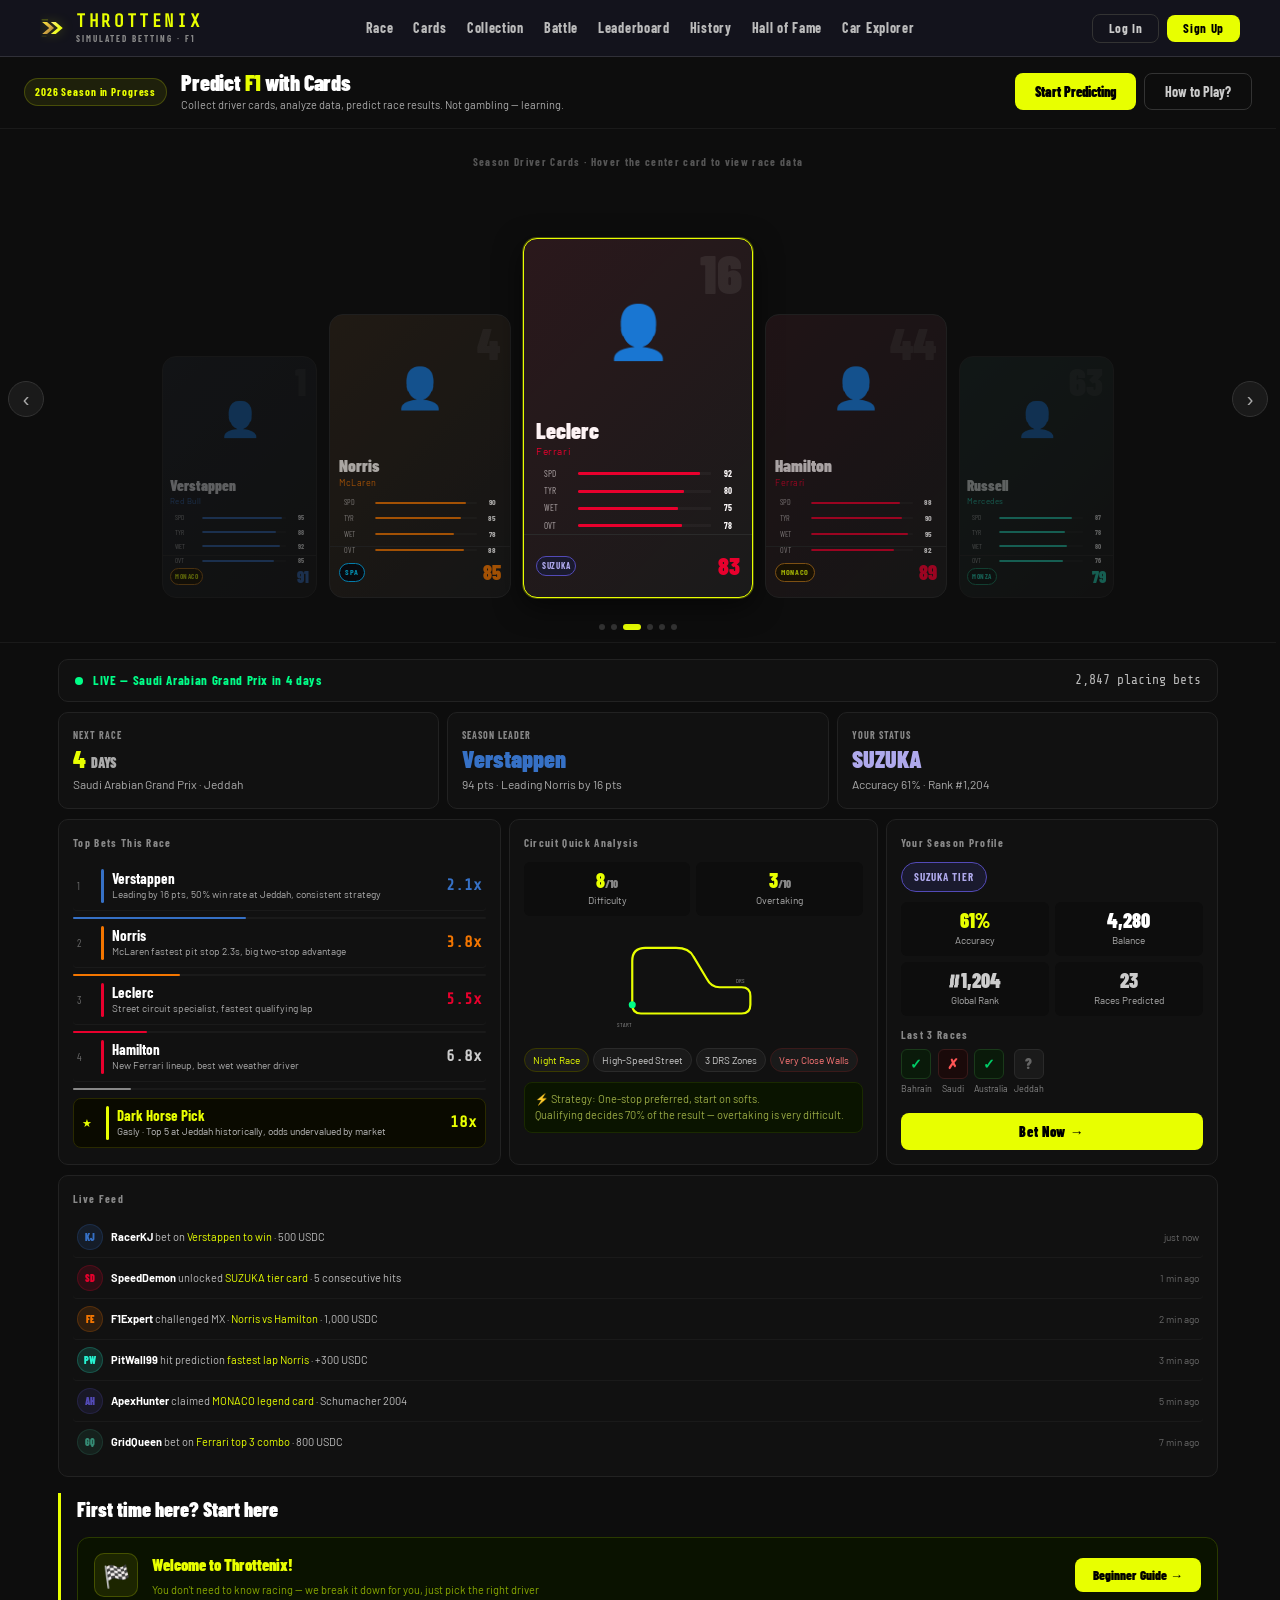
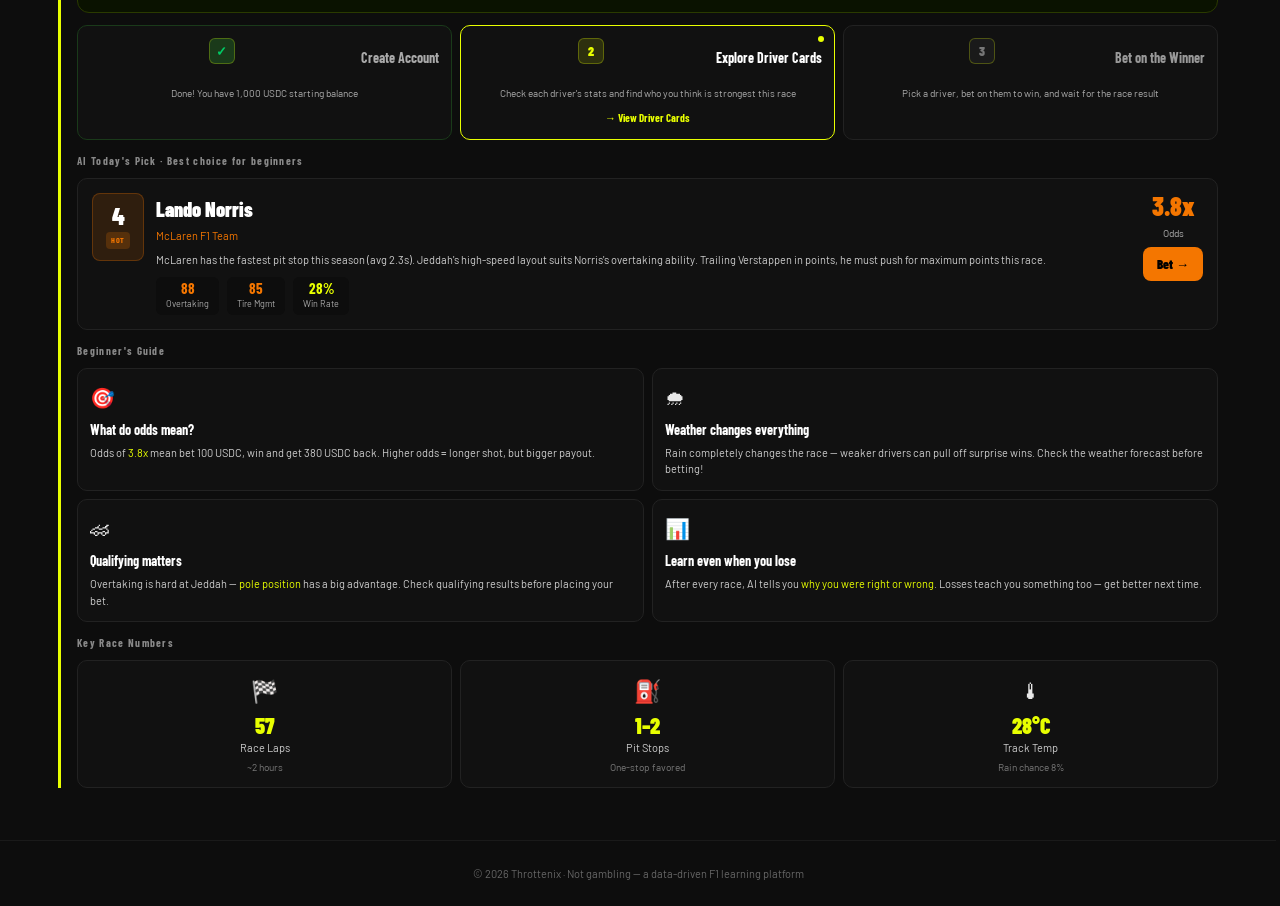
==== commit e6143152: "fix(home): rename .hero → .topbar to stop style.css hero pseudo-element Adding <link> to style.css b" ====
--- a/static/index.html
+++ b/static/index.html
@@ -11,13 +11,13 @@
 body{background:#0d0d0d;color:#e8e8e8;font-family:'Barlow',sans-serif;min-height:100vh;padding-top:56px;}
 
 /* HERO - 精簡橫條 */
-.hero{display:flex;align-items:center;justify-content:space-between;padding:14px 24px;border-bottom:1px solid #1a1a1a;gap:16px;flex-wrap:wrap;}
-.hero-left{display:flex;align-items:center;gap:14px;flex-wrap:wrap;}
-.hero-badge{padding:4px 10px;border-radius:20px;background:#e8ff0015;border:1px solid #e8ff0033;font-family:'Barlow Condensed',sans-serif;font-size:11px;font-weight:700;color:#e8ff00;letter-spacing:0.08em;white-space:nowrap;}
-.hero-text h1{font-family:'Barlow Condensed',sans-serif;font-size:22px;font-weight:900;color:#fff;line-height:1.1;}
-.hero-text h1 span{color:#e8ff00;}
-.hero-text p{font-size:11px;color:#aaa;margin-top:2px;}
-.hero-btns{display:flex;gap:8px;flex-shrink:0;}
+.topbar{display:flex;align-items:center;justify-content:space-between;padding:14px 24px;border-bottom:1px solid #1a1a1a;gap:16px;flex-wrap:wrap;}
+.topbar-left{display:flex;align-items:center;gap:14px;flex-wrap:wrap;}
+.topbar-badge{padding:4px 10px;border-radius:20px;background:#e8ff0015;border:1px solid #e8ff0033;font-family:'Barlow Condensed',sans-serif;font-size:11px;font-weight:700;color:#e8ff00;letter-spacing:0.08em;white-space:nowrap;}
+.topbar-text h1{font-family:'Barlow Condensed',sans-serif;font-size:22px;font-weight:900;color:#fff;line-height:1.1;}
+.topbar-text h1 span{color:#e8ff00;}
+.topbar-text p{font-size:11px;color:#aaa;margin-top:2px;}
+.topbar-btns{display:flex;gap:8px;flex-shrink:0;}
 .btn-primary{padding:9px 20px;border-radius:8px;border:none;background:#e8ff00;color:#000;font-family:'Barlow Condensed',sans-serif;font-size:14px;font-weight:900;cursor:pointer;white-space:nowrap;}
 .btn-secondary{padding:9px 20px;border-radius:8px;border:1px solid #333;background:transparent;color:#ccc;font-family:'Barlow Condensed',sans-serif;font-size:14px;font-weight:700;cursor:pointer;white-space:nowrap;}
 
@@ -311,15 +311,15 @@
 <div class="modal-overlay" id="modal-overlay"><div class="modal" id="auth-modal"></div></div>
 
 <!-- HERO -->
-<div class="hero">
-  <div class="hero-left">
-    <div class="hero-badge">2026 Season in Progress</div>
-    <div class="hero-text">
+<div class="topbar">
+  <div class="topbar-left">
+    <div class="topbar-badge">2026 Season in Progress</div>
+    <div class="topbar-text">
       <h1>Predict <span>F1</span> with Cards</h1>
       <p>Collect driver cards, analyze data, predict race results. Not gambling — learning.</p>
     </div>
   </div>
-  <div class="hero-btns">
+  <div class="topbar-btns">
     <button class="btn-primary" onclick="user ? location.href='/race' : showModal('login')">Start Predicting</button>
     <button class="btn-secondary" onclick="document.querySelector('.newbie-section').scrollIntoView({behavior:'smooth'})">How to Play?</button>
   </div>
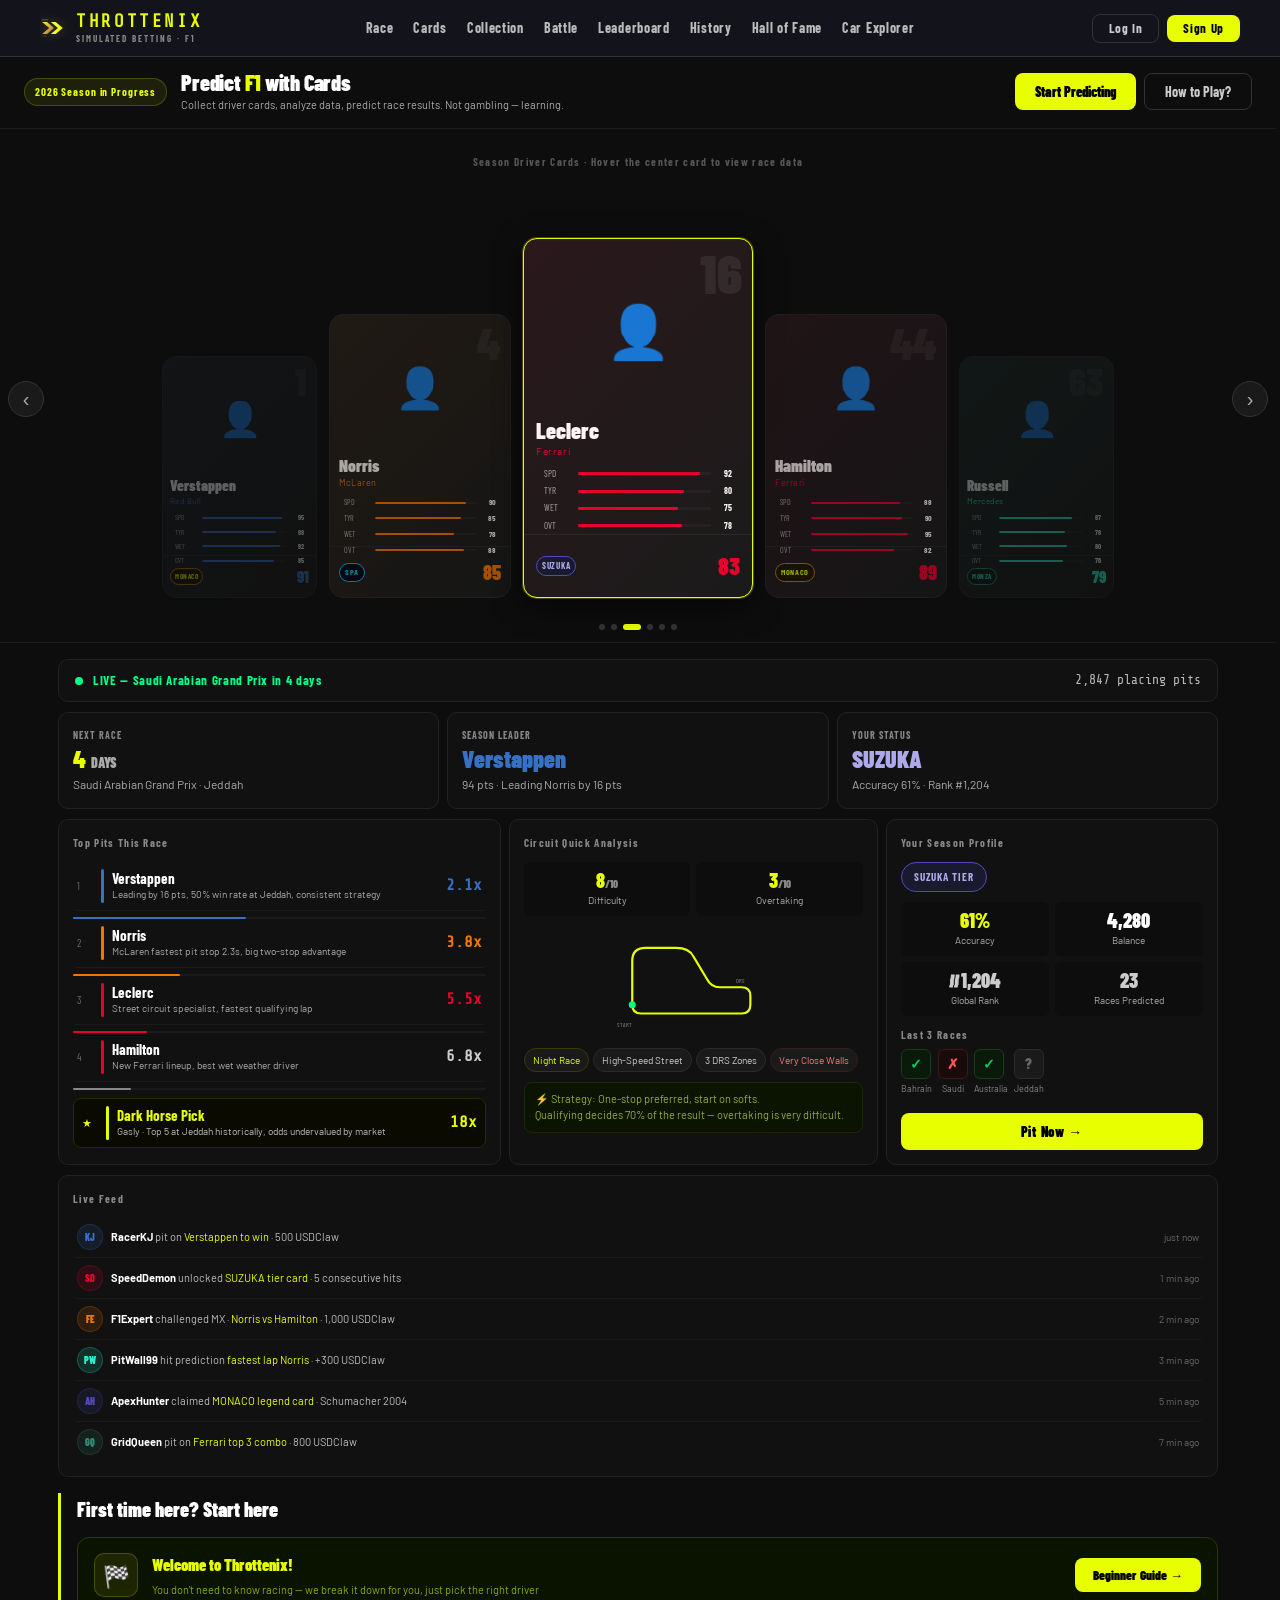
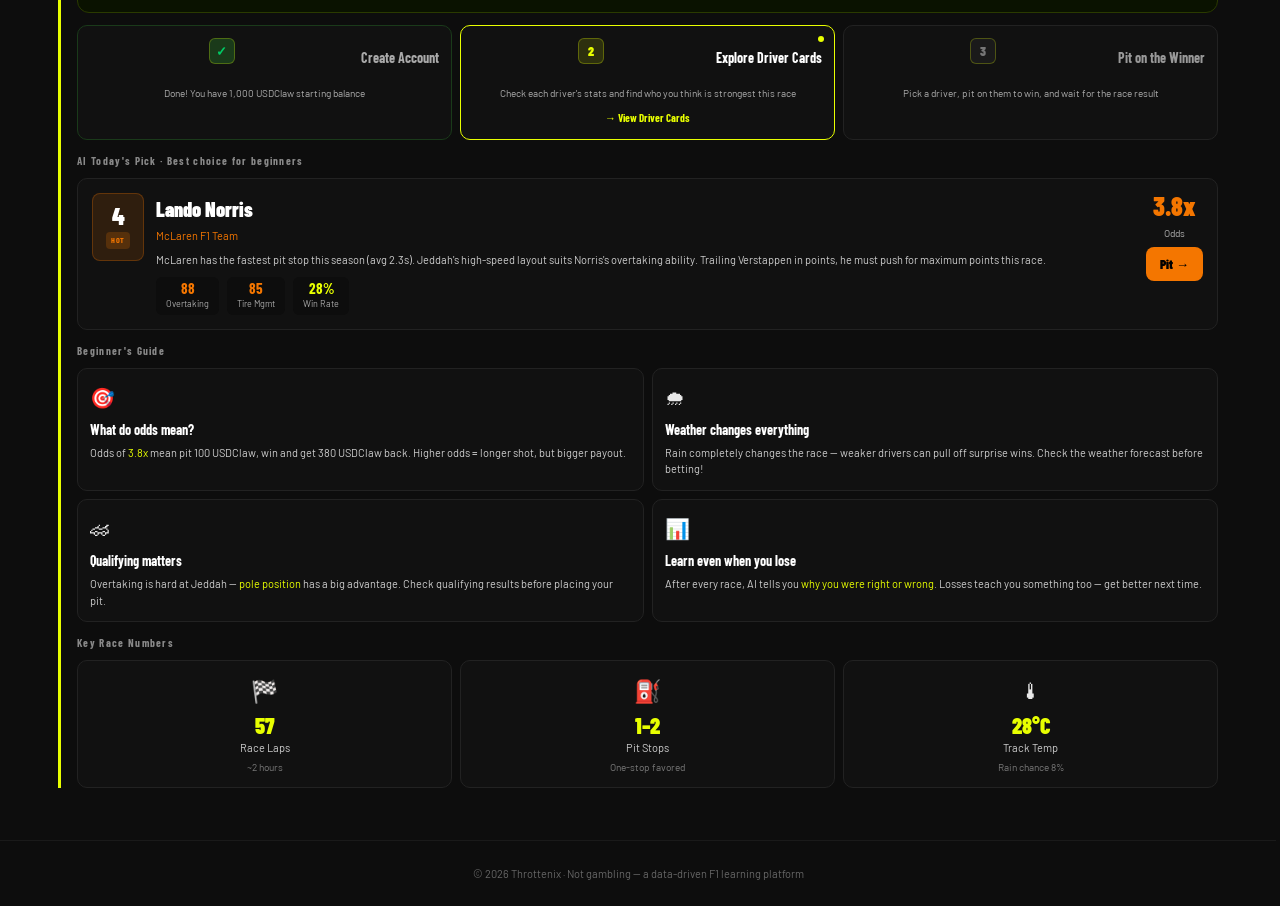
==== commit 86575784: "feat(copy): rebrand all betting to 'Pit' terminology + drop USDC → USDClaw All user-visible 'bet(s)'" ====
--- a/static/index.html
+++ b/static/index.html
@@ -342,7 +342,7 @@
   <div class="live-bar">
     <div class="live-dot"></div>
     <span class="live-text">LIVE — Saudi Arabian Grand Prix in 4 days</span>
-    <span class="live-count" id="liveCount">2,847 placing bets</span>
+    <span class="live-count" id="liveCount">2,847 placing pits</span>
   </div>
 
   <div class="top-bar">
@@ -366,7 +366,7 @@
   <div class="main-grid">
     <!-- Hot Bets -->
     <div class="panel">
-      <div class="panel-title">Top Bets This Race</div>
+      <div class="panel-title">Top Pits This Race</div>
       <div class="bet-row">
         <span class="bet-rank">1</span>
         <div class="bet-color" style="background:#3671C6"></div>
@@ -467,7 +467,7 @@
         <div style="text-align:center"><div class="result-dot result-win">✓</div><span class="result-label">Australia</span></div>
         <div style="text-align:center"><div class="result-dot result-pending">?</div><span class="result-label">Jeddah</span></div>
       </div>
-      <button class="bet-now-btn" onclick="user ? location.href='/race' : showModal('login')">Bet Now →</button>
+      <button class="bet-now-btn" onclick="user ? location.href='/race' : showModal('login')">Pit Now →</button>
     </div>
   </div>
 
@@ -491,7 +491,7 @@
     <div class="steps">
       <div class="step done">
         <div class="step-header"><div class="step-num">✓</div><div class="step-title">Create Account</div></div>
-        <div class="step-desc">Done! You have 1,000 USDC starting balance</div>
+        <div class="step-desc">Done! You have 1,000 USDClaw starting balance</div>
       </div>
       <div class="step current">
         <div class="current-arrow"></div>
@@ -500,8 +500,8 @@
         <div class="step-action">→ View Driver Cards</div>
       </div>
       <div class="step">
-        <div class="step-header"><div class="step-num">3</div><div class="step-title">Bet on the Winner</div></div>
-        <div class="step-desc">Pick a driver, bet on them to win, and wait for the race result</div>
+        <div class="step-header"><div class="step-num">3</div><div class="step-title">Pit on the Winner</div></div>
+        <div class="step-desc">Pick a driver, pit on them to win, and wait for the race result</div>
       </div>
     </div>
     <div class="panel-title" style="margin-bottom:8px">AI Today's Pick · Best choice for beginners</div>
@@ -523,7 +523,7 @@
       <div class="rc-bet">
         <div class="rc-odds" style="color:#F47600">3.8x</div>
         <div class="rc-odds-label">Odds</div>
-        <button class="rc-bet-btn" style="background:#F47600;color:#000">Bet →</button>
+        <button class="rc-bet-btn" style="background:#F47600;color:#000">Pit →</button>
       </div>
     </div>
     <div class="panel-title" style="margin-bottom:8px">Beginner's Guide</div>
@@ -531,7 +531,7 @@
       <div class="tip-card">
         <span class="tip-icon">🎯</span>
         <div class="tip-title">What do odds mean?</div>
-        <div class="tip-desc">Odds of <span class="tip-hi">3.8x</span> mean bet 100 USDC, win and get 380 USDC back. Higher odds = longer shot, but bigger payout.</div>
+        <div class="tip-desc">Odds of <span class="tip-hi">3.8x</span> mean pit 100 USDClaw, win and get 380 USDClaw back. Higher odds = longer shot, but bigger payout.</div>
       </div>
       <div class="tip-card">
         <span class="tip-icon">🌧</span>
@@ -541,7 +541,7 @@
       <div class="tip-card">
         <span class="tip-icon">🏎</span>
         <div class="tip-title">Qualifying matters</div>
-        <div class="tip-desc">Overtaking is hard at Jeddah — <span class="tip-hi">pole position</span> has a big advantage. Check qualifying results before placing your bet.</div>
+        <div class="tip-desc">Overtaking is hard at Jeddah — <span class="tip-hi">pole position</span> has a big advantage. Check qualifying results before placing your pit.</div>
       </div>
       <div class="tip-card">
         <span class="tip-icon">📊</span>
@@ -603,7 +603,7 @@
         </div>
         <div class="bet-bar-wrap"><div class="bet-bar" style="width:${o.win_probability}%;background:${tc}"></div></div>`;
       }).join('');
-      betPanel.innerHTML = `<div class="panel-title">Top Bets This Race</div>${betsHtml}`;
+      betPanel.innerHTML = `<div class="panel-title">Top Pits This Race</div>${betsHtml}`;
     }
 
     // Leader
@@ -680,7 +680,7 @@
             <div class="dskill"><span class="dsk-n">${d.passive}</span><span class="dsk-s">Passive</span></div>
             ${d.skills.map(s=>`<div class="dskill"><span class="dsk-n">${s.n}</span><span class="dsk-s">${s.s}</span></div>`).join('')}
           </div>
-          <button class="dbet" style="background:${d.color};color:#fff" onclick="event.stopPropagation();location.href='/race'">Bet ${d.name} →</button>
+          <button class="dbet" style="background:${d.color};color:#fff" onclick="event.stopPropagation();location.href='/race'">Pit ${d.name} →</button>
         </div>` : '';
 
       slot.innerHTML = `
@@ -796,12 +796,12 @@
 
 // FEED
 const FEED=[
-  {u:'RacerKJ',    c:'#3671C6',i:'KJ',t:'bet on <span class="hi">Verstappen to win</span> · 500 USDC',time:'just now'},
+  {u:'RacerKJ',    c:'#3671C6',i:'KJ',t:'pit on <span class="hi">Verstappen to win</span> · 500 USDClaw',time:'just now'},
   {u:'SpeedDemon', c:'#E8002D',i:'SD',t:'unlocked <span class="hi">SUZUKA tier card</span> · 5 consecutive hits',time:'1 min ago'},
-  {u:'F1Expert',   c:'#F47600',i:'FE',t:'challenged MX · <span class="hi">Norris vs Hamilton</span> · 1,000 USDC',time:'2 min ago'},
-  {u:'PitWall99',  c:'#27F4D2',i:'PW',t:'hit prediction <span class="hi">fastest lap Norris</span> · +300 USDC',time:'3 min ago'},
+  {u:'F1Expert',   c:'#F47600',i:'FE',t:'challenged MX · <span class="hi">Norris vs Hamilton</span> · 1,000 USDClaw',time:'2 min ago'},
+  {u:'PitWall99',  c:'#27F4D2',i:'PW',t:'hit prediction <span class="hi">fastest lap Norris</span> · +300 USDClaw',time:'3 min ago'},
   {u:'ApexHunter', c:'#534AB7',i:'AH',t:'claimed <span class="hi">MONACO legend card</span> · Schumacher 2004',time:'5 min ago'},
-  {u:'GridQueen',  c:'#358C75',i:'GQ',t:'bet on <span class="hi">Ferrari top 3 combo</span> · 800 USDC',time:'7 min ago'},
+  {u:'GridQueen',  c:'#358C75',i:'GQ',t:'pit on <span class="hi">Ferrari top 3 combo</span> · 800 USDClaw',time:'7 min ago'},
 ];
 document.getElementById('feedList').innerHTML=FEED.map(f=>`
   <div class="feed-item">
@@ -812,7 +812,7 @@
 `).join('');
 
 let n=2847;
-setInterval(()=>{ n+=Math.floor(Math.random()*3+1); document.getElementById('liveCount').textContent=n.toLocaleString()+' placing bets'; },4000);
+setInterval(()=>{ n+=Math.floor(Math.random()*3+1); document.getElementById('liveCount').textContent=n.toLocaleString()+' placing pits'; },4000);
 
 let fi=0;
 setInterval(()=>{
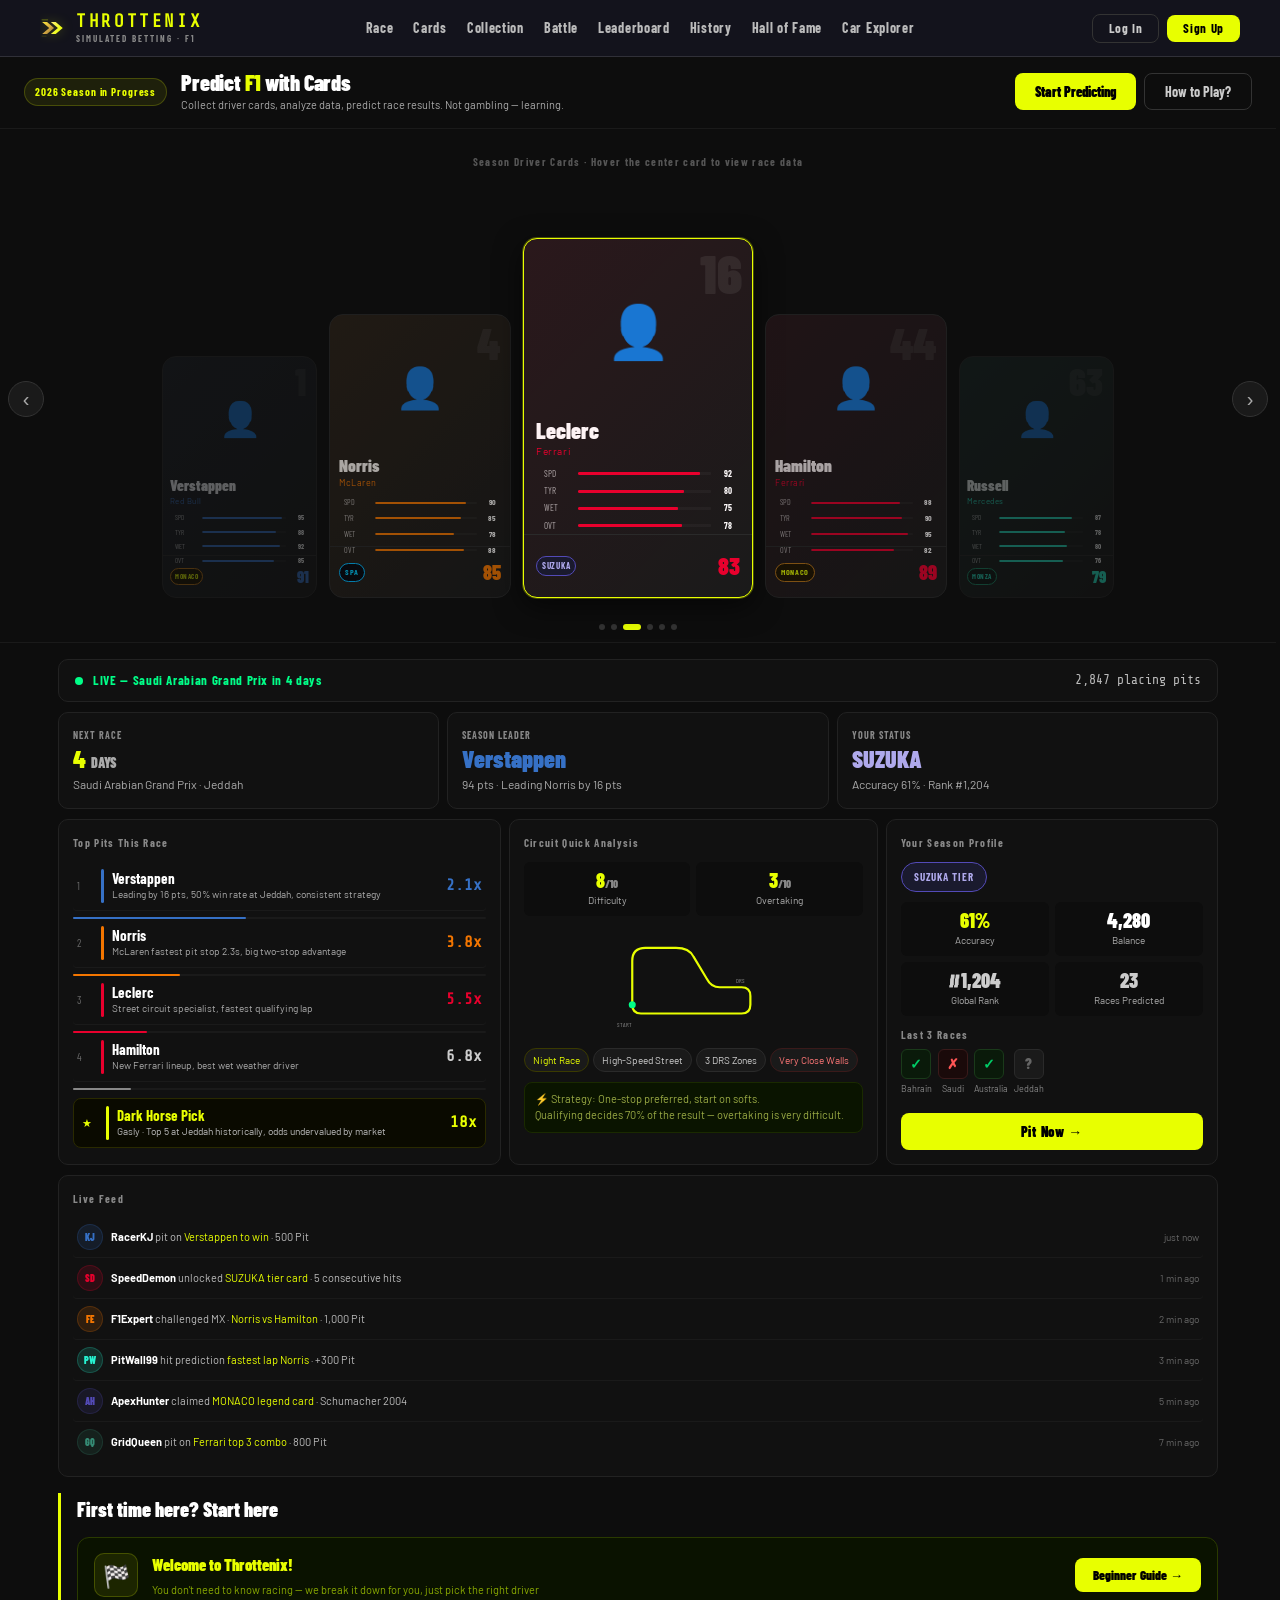
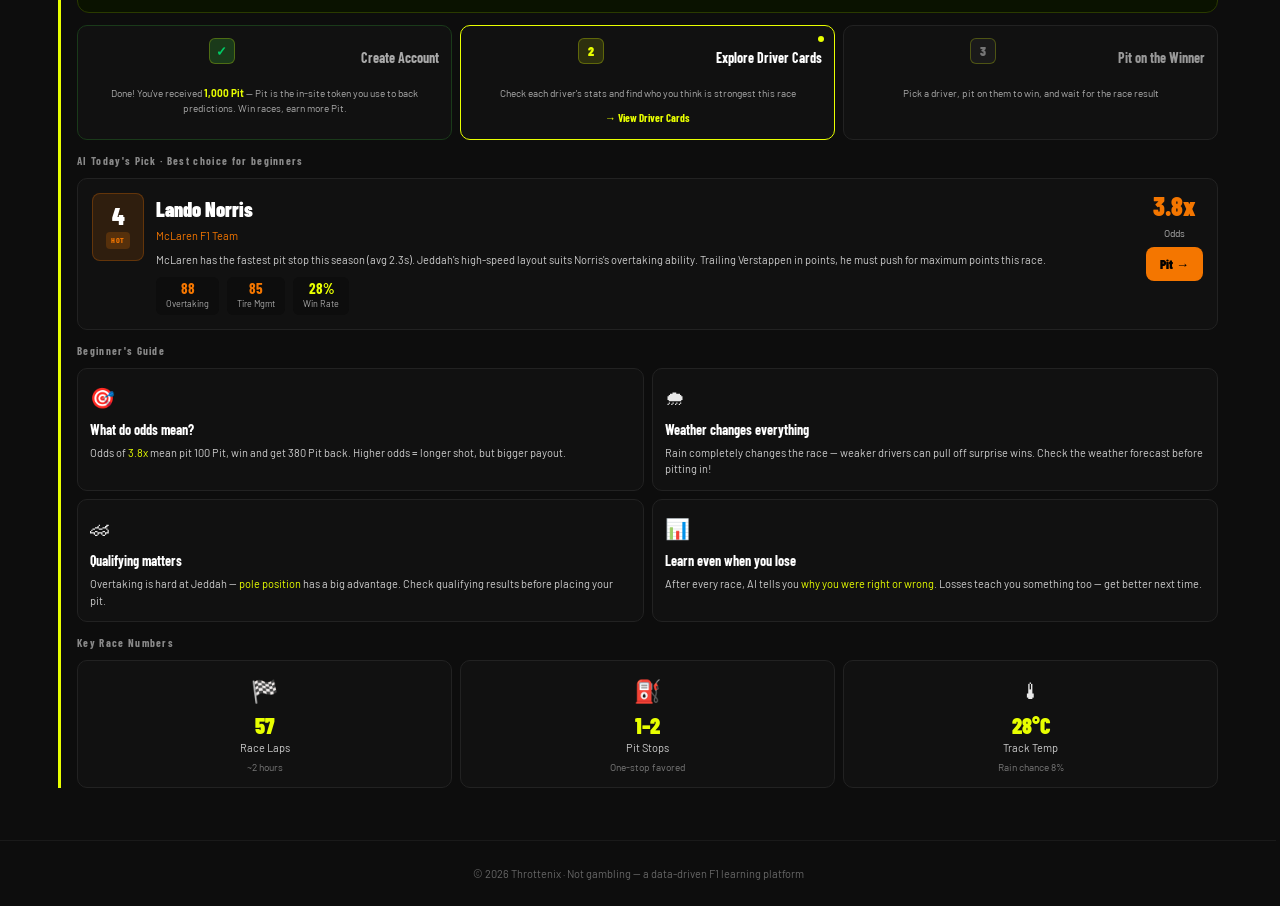
==== commit 356fb60e: "fix: Pit is the token (USDClaw/USDC → Pit) + make homepage buttons clickable Token rebrand — 'Pit' i" ====
--- a/static/index.html
+++ b/static/index.html
@@ -486,18 +486,18 @@
         <div class="wb-title">Welcome to Throttenix!</div>
         <div class="wb-sub">You don't need to know racing — we break it down for you, just pick the right driver</div>
       </div>
-      <button class="wb-btn">Beginner Guide →</button>
+      <button class="wb-btn" onclick="document.querySelector('.tips').scrollIntoView({behavior:'smooth',block:'start'})">Beginner Guide →</button>
     </div>
     <div class="steps">
       <div class="step done">
         <div class="step-header"><div class="step-num">✓</div><div class="step-title">Create Account</div></div>
-        <div class="step-desc">Done! You have 1,000 USDClaw starting balance</div>
+        <div class="step-desc">Done! You've received <strong style="color:#e8ff00">1,000 Pit</strong> — Pit is the in-site token you use to back predictions. Win races, earn more Pit.</div>
       </div>
       <div class="step current">
         <div class="current-arrow"></div>
         <div class="step-header"><div class="step-num">2</div><div class="step-title">Explore Driver Cards</div></div>
         <div class="step-desc">Check each driver's stats and find who you think is strongest this race</div>
-        <div class="step-action">→ View Driver Cards</div>
+        <div class="step-action" style="cursor:pointer" onclick="location.href='/cards'">→ View Driver Cards</div>
       </div>
       <div class="step">
         <div class="step-header"><div class="step-num">3</div><div class="step-title">Pit on the Winner</div></div>
@@ -523,7 +523,7 @@
       <div class="rc-bet">
         <div class="rc-odds" style="color:#F47600">3.8x</div>
         <div class="rc-odds-label">Odds</div>
-        <button class="rc-bet-btn" style="background:#F47600;color:#000">Pit →</button>
+        <button class="rc-bet-btn" style="background:#F47600;color:#000" onclick="user ? location.href='/race' : showModal('login')">Pit →</button>
       </div>
     </div>
     <div class="panel-title" style="margin-bottom:8px">Beginner's Guide</div>
@@ -531,12 +531,12 @@
       <div class="tip-card">
         <span class="tip-icon">🎯</span>
         <div class="tip-title">What do odds mean?</div>
-        <div class="tip-desc">Odds of <span class="tip-hi">3.8x</span> mean pit 100 USDClaw, win and get 380 USDClaw back. Higher odds = longer shot, but bigger payout.</div>
+        <div class="tip-desc">Odds of <span class="tip-hi">3.8x</span> mean pit 100 Pit, win and get 380 Pit back. Higher odds = longer shot, but bigger payout.</div>
       </div>
       <div class="tip-card">
         <span class="tip-icon">🌧</span>
         <div class="tip-title">Weather changes everything</div>
-        <div class="tip-desc">Rain completely changes the race — weaker drivers can pull off surprise wins. Check the weather forecast before betting!</div>
+        <div class="tip-desc">Rain completely changes the race — weaker drivers can pull off surprise wins. Check the weather forecast before pitting in!</div>
       </div>
       <div class="tip-card">
         <span class="tip-icon">🏎</span>
@@ -796,12 +796,12 @@
 
 // FEED
 const FEED=[
-  {u:'RacerKJ',    c:'#3671C6',i:'KJ',t:'pit on <span class="hi">Verstappen to win</span> · 500 USDClaw',time:'just now'},
+  {u:'RacerKJ',    c:'#3671C6',i:'KJ',t:'pit on <span class="hi">Verstappen to win</span> · 500 Pit',time:'just now'},
   {u:'SpeedDemon', c:'#E8002D',i:'SD',t:'unlocked <span class="hi">SUZUKA tier card</span> · 5 consecutive hits',time:'1 min ago'},
-  {u:'F1Expert',   c:'#F47600',i:'FE',t:'challenged MX · <span class="hi">Norris vs Hamilton</span> · 1,000 USDClaw',time:'2 min ago'},
-  {u:'PitWall99',  c:'#27F4D2',i:'PW',t:'hit prediction <span class="hi">fastest lap Norris</span> · +300 USDClaw',time:'3 min ago'},
+  {u:'F1Expert',   c:'#F47600',i:'FE',t:'challenged MX · <span class="hi">Norris vs Hamilton</span> · 1,000 Pit',time:'2 min ago'},
+  {u:'PitWall99',  c:'#27F4D2',i:'PW',t:'hit prediction <span class="hi">fastest lap Norris</span> · +300 Pit',time:'3 min ago'},
   {u:'ApexHunter', c:'#534AB7',i:'AH',t:'claimed <span class="hi">MONACO legend card</span> · Schumacher 2004',time:'5 min ago'},
-  {u:'GridQueen',  c:'#358C75',i:'GQ',t:'pit on <span class="hi">Ferrari top 3 combo</span> · 800 USDClaw',time:'7 min ago'},
+  {u:'GridQueen',  c:'#358C75',i:'GQ',t:'pit on <span class="hi">Ferrari top 3 combo</span> · 800 Pit',time:'7 min ago'},
 ];
 document.getElementById('feedList').innerHTML=FEED.map(f=>`
   <div class="feed-item">
